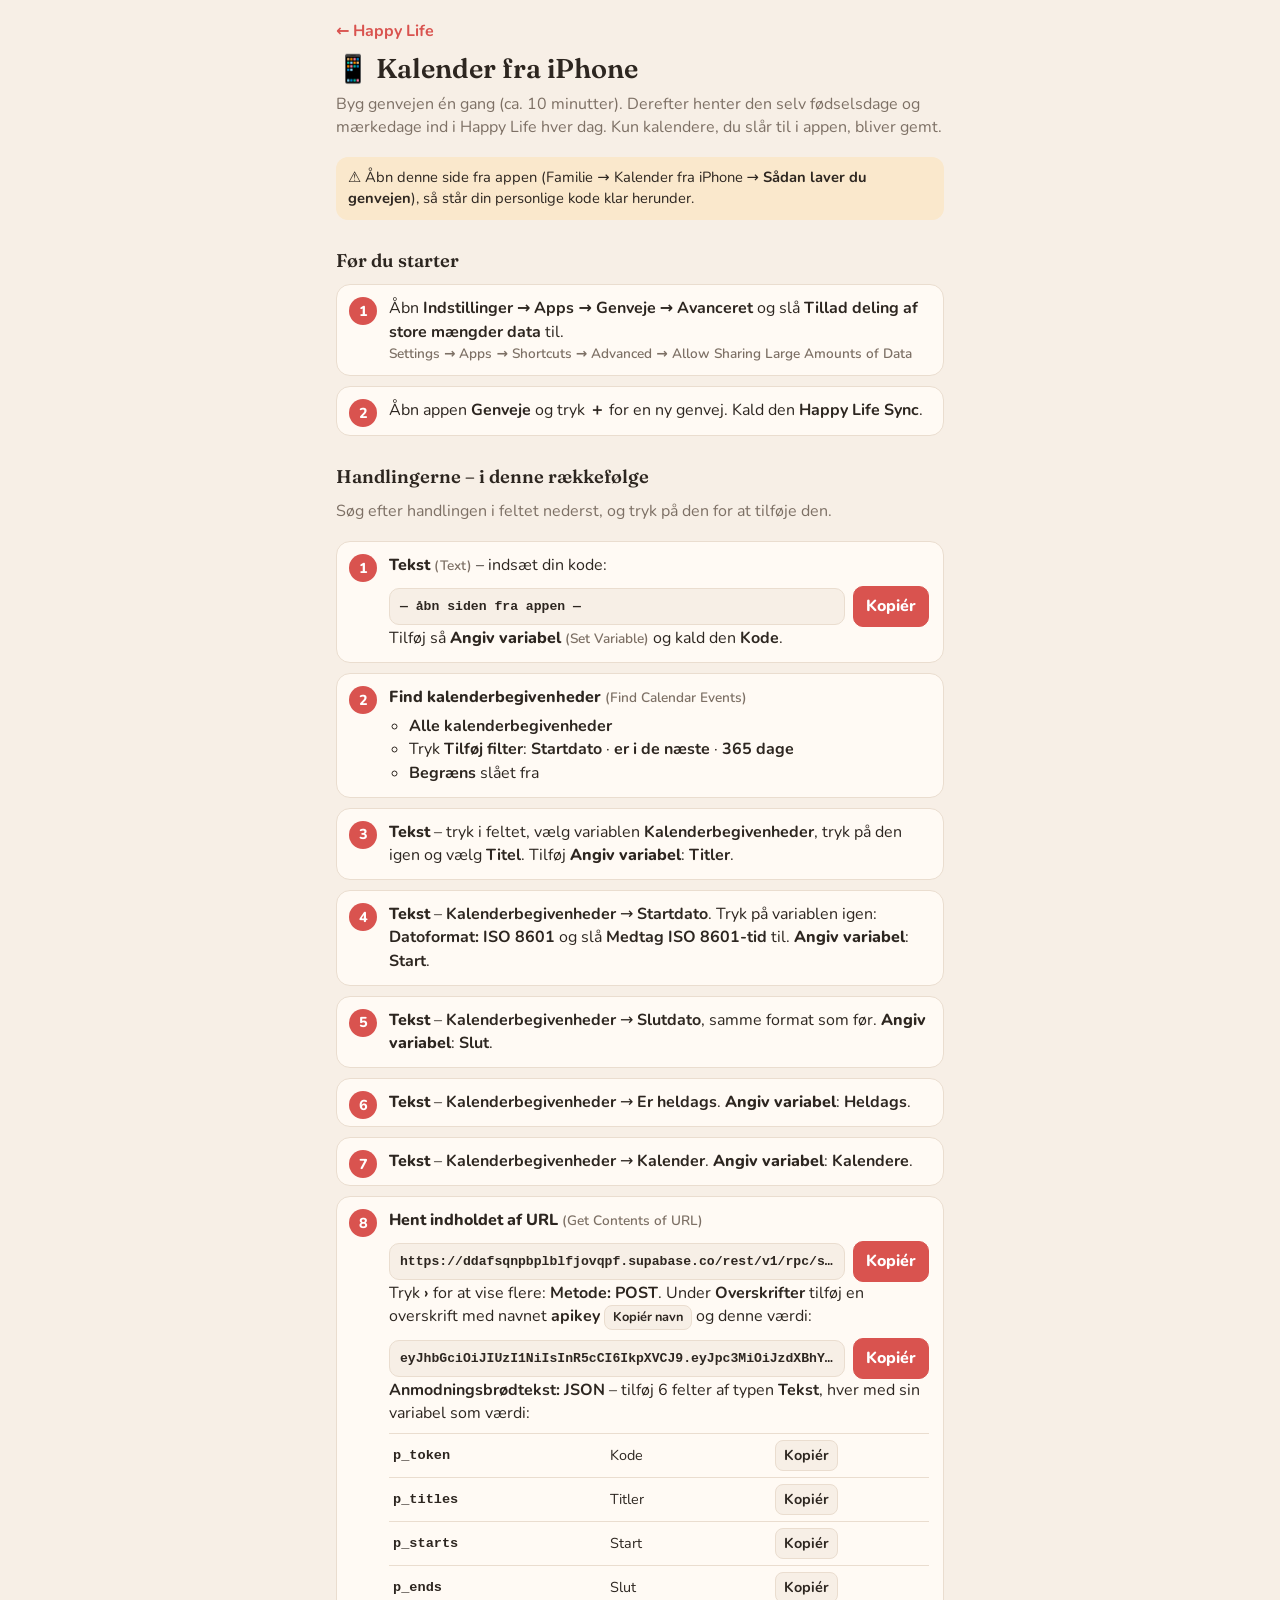
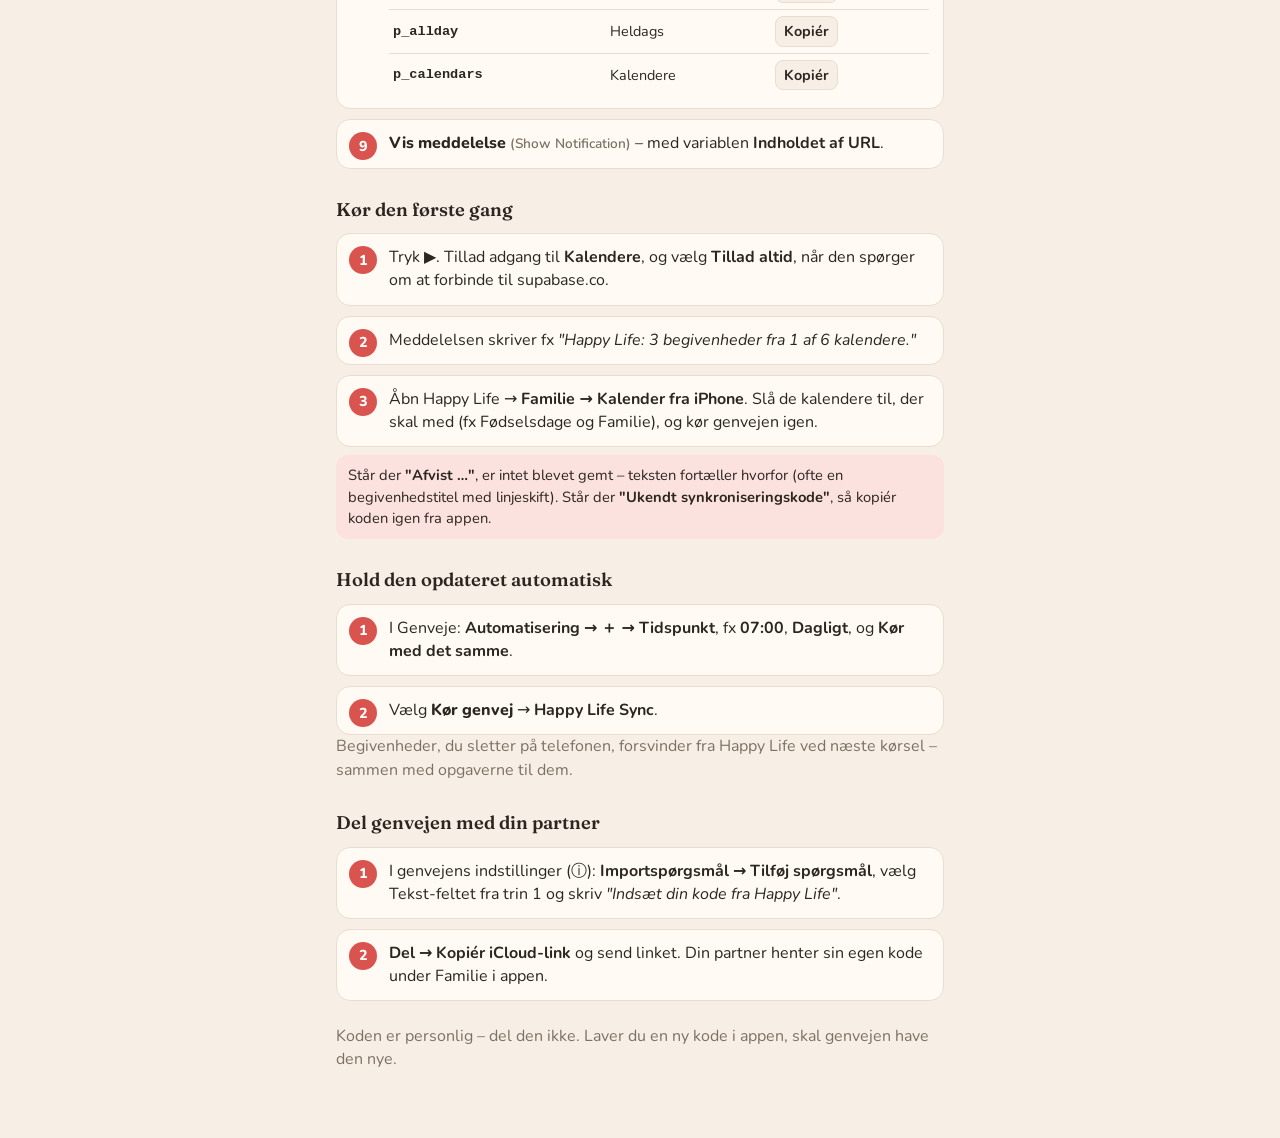
==== kalender-guide.html @ 37435e66 "Calendar guide as a phone-friendly page in the app instead of a GitHub link Danish step-by-step guid" ====
<!doctype html>
<html lang="da">
<head>
  <meta charset="utf-8">
  <meta name="viewport" content="width=device-width, initial-scale=1, viewport-fit=cover">
  <title>Kalender-guide · Happy Life</title>
  <meta name="theme-color" content="#f7efe6" media="(prefers-color-scheme: light)">
  <meta name="theme-color" content="#1d1a17" media="(prefers-color-scheme: dark)">
  <link rel="icon" href="icon-192.png">
  <link rel="preconnect" href="https://fonts.googleapis.com">
  <link rel="preconnect" href="https://fonts.gstatic.com" crossorigin>
  <link href="https://fonts.googleapis.com/css2?family=Fraunces:opsz,wght@9..144,600&family=Nunito:wght@400;600;700;800&display=swap" rel="stylesheet">
  <link rel="stylesheet" href="styles.css">
  <style>
    .guide { max-width: 640px; margin: 0 auto; padding: calc(env(safe-area-inset-top) + 20px) 16px 48px; }
    .guide h1 { font-size: 1.7rem; margin: 6px 0 4px; }
    .guide .lede { color: var(--muted); margin: 0 0 18px; }
    .guide h2 { margin: 28px 0 10px; }
    ol.steps { list-style: none; counter-reset: s; padding: 0; margin: 0; display: flex; flex-direction: column; gap: 10px; }
    ol.steps > li { counter-increment: s; position: relative; background: var(--surface); border: 1px solid var(--line);
      border-radius: 14px; padding: 12px 14px 12px 52px; }
    ol.steps > li::before { content: counter(s); position: absolute; left: 12px; top: 12px; width: 28px; height: 28px;
      border-radius: 50%; background: var(--accent); color: var(--accent-ink); font-weight: 800; display: grid; place-items: center; font-size: .9rem; }
    .act { font-weight: 800; }
    .en { color: var(--muted); font-size: .85rem; font-weight: 600; }
    .val { display: flex; gap: 8px; align-items: center; margin-top: 8px; }
    .val code { flex: 1; min-width: 0; overflow: hidden; text-overflow: ellipsis; white-space: nowrap;
      font: 600 .82rem/1.3 ui-monospace, Menlo, monospace; background: var(--bg); border: 1px solid var(--line);
      border-radius: 10px; padding: 9px 10px; }
    .val button { flex: none; border-radius: 10px; border: 1px solid var(--accent); background: var(--accent);
      color: var(--accent-ink); font-weight: 800; padding: 8px 12px; }
    .val button.done { background: var(--ok); border-color: var(--ok); }
    table.fields { width: 100%; border-collapse: collapse; margin-top: 8px; font-size: .9rem; }
    table.fields td { padding: 6px 4px; border-top: 1px solid var(--line); vertical-align: middle; }
    table.fields td:first-child { font: 700 .85rem ui-monospace, Menlo, monospace; white-space: nowrap; }
    table.fields button { border-radius: 8px; border: 1px solid var(--line); background: var(--bg); font-weight: 700; padding: 4px 8px; }
    .tip { margin-top: 8px; padding: 10px 12px; border-radius: 12px; background: var(--accent-soft); font-size: .92rem; }
    .warn { background: color-mix(in srgb, var(--gold) 22%, var(--surface)); }
    .nocode { display: none; }
    body.no-code .nocode { display: block; }
    button.mini { border-radius: 8px; border: 1px solid var(--line); background: var(--bg); font-weight: 700; padding: 2px 8px; font-size: .8rem; }
    a.back { color: var(--accent); font-weight: 700; text-decoration: none; }
    ul.plain { margin: 6px 0 0; padding-left: 20px; }
  </style>
</head>
<body>
<main class="guide">
  <a class="back" href="./">← Happy Life</a>
  <h1>📱 Kalender fra iPhone</h1>
  <p class="lede">Byg genvejen én gang (ca. 10 minutter). Derefter henter den selv fødselsdage og mærkedage ind i Happy Life hver dag. Kun kalendere, du slår til i appen, bliver gemt.</p>

  <div class="tip warn nocode">⚠️ Åbn denne side fra appen (Familie → Kalender fra iPhone → <b>Sådan laver du genvejen</b>), så står din personlige kode klar herunder.</div>

  <h2>Før du starter</h2>
  <ol class="steps">
    <li>Åbn <b>Indstillinger → Apps → Genveje → Avanceret</b> og slå <b>Tillad deling af store mængder data</b> til.
      <div class="en">Settings → Apps → Shortcuts → Advanced → Allow Sharing Large Amounts of Data</div></li>
    <li>Åbn appen <b>Genveje</b> og tryk <b>＋</b> for en ny genvej. Kald den <b>Happy Life Sync</b>.</li>
  </ol>

  <h2>Handlingerne – i denne rækkefølge</h2>
  <p class="lede">Søg efter handlingen i feltet nederst, og tryk på den for at tilføje den.</p>
  <ol class="steps">
    <li><span class="act">Tekst</span> <span class="en">(Text)</span> – indsæt din kode:
      <div class="val"><code id="code">—</code><button data-copy="code">Kopiér</button></div>
      Tilføj så <span class="act">Angiv variabel</span> <span class="en">(Set Variable)</span> og kald den <b>Kode</b>.</li>
    <li><span class="act">Find kalenderbegivenheder</span> <span class="en">(Find Calendar Events)</span>
      <ul class="plain"><li><b>Alle kalenderbegivenheder</b></li>
        <li>Tryk <b>Tilføj filter</b>: <b>Startdato</b> · <b>er i de næste</b> · <b>365 dage</b></li>
        <li><b>Begræns</b> slået fra</li></ul></li>
    <li><span class="act">Tekst</span> – tryk i feltet, vælg variablen <b>Kalenderbegivenheder</b>, tryk på den igen og vælg <b>Titel</b>.
      Tilføj <span class="act">Angiv variabel</span>: <b>Titler</b>.</li>
    <li><span class="act">Tekst</span> – <b>Kalenderbegivenheder</b> → <b>Startdato</b>. Tryk på variablen igen:
      <b>Datoformat: ISO 8601</b> og slå <b>Medtag ISO 8601-tid</b> til. <span class="act">Angiv variabel</span>: <b>Start</b>.</li>
    <li><span class="act">Tekst</span> – <b>Kalenderbegivenheder</b> → <b>Slutdato</b>, samme format som før.
      <span class="act">Angiv variabel</span>: <b>Slut</b>.</li>
    <li><span class="act">Tekst</span> – <b>Kalenderbegivenheder</b> → <b>Er heldags</b>. <span class="act">Angiv variabel</span>: <b>Heldags</b>.</li>
    <li><span class="act">Tekst</span> – <b>Kalenderbegivenheder</b> → <b>Kalender</b>. <span class="act">Angiv variabel</span>: <b>Kalendere</b>.</li>
    <li><span class="act">Hent indholdet af URL</span> <span class="en">(Get Contents of URL)</span>
      <div class="val"><code id="url"></code><button data-copy="url">Kopiér</button></div>
      Tryk <b>›</b> for at vise flere: <b>Metode: POST</b>. Under <b>Overskrifter</b> tilføj en overskrift med navnet <b>apikey</b> <button class="mini" data-copy-text="apikey">Kopiér navn</button> og denne værdi:
      <div class="val"><code id="key"></code><button data-copy="key">Kopiér</button></div>
      <b>Anmodningsbrødtekst: JSON</b> – tilføj 6 felter af typen <b>Tekst</b>, hver med sin variabel som værdi:
      <table class="fields">
        <tr><td>p_token</td><td>Kode</td><td><button data-copy-text="p_token">Kopiér</button></td></tr>
        <tr><td>p_titles</td><td>Titler</td><td><button data-copy-text="p_titles">Kopiér</button></td></tr>
        <tr><td>p_starts</td><td>Start</td><td><button data-copy-text="p_starts">Kopiér</button></td></tr>
        <tr><td>p_ends</td><td>Slut</td><td><button data-copy-text="p_ends">Kopiér</button></td></tr>
        <tr><td>p_allday</td><td>Heldags</td><td><button data-copy-text="p_allday">Kopiér</button></td></tr>
        <tr><td>p_calendars</td><td>Kalendere</td><td><button data-copy-text="p_calendars">Kopiér</button></td></tr>
      </table></li>
    <li><span class="act">Vis meddelelse</span> <span class="en">(Show Notification)</span> – med variablen <b>Indholdet af URL</b>.</li>
  </ol>

  <h2>Kør den første gang</h2>
  <ol class="steps">
    <li>Tryk ▶︎. Tillad adgang til <b>Kalendere</b>, og vælg <b>Tillad altid</b>, når den spørger om at forbinde til supabase.co.</li>
    <li>Meddelelsen skriver fx <i>"Happy Life: 3 begivenheder fra 1 af 6 kalendere."</i></li>
    <li>Åbn Happy Life → <b>Familie → Kalender fra iPhone</b>. Slå de kalendere til, der skal med (fx Fødselsdage og Familie), og kør genvejen igen.</li>
  </ol>
  <div class="tip">Står der <b>"Afvist …"</b>, er intet blevet gemt – teksten fortæller hvorfor (ofte en begivenhedstitel med linjeskift). Står der <b>"Ukendt synkroniseringskode"</b>, så kopiér koden igen fra appen.</div>

  <h2>Hold den opdateret automatisk</h2>
  <ol class="steps">
    <li>I Genveje: <b>Automatisering → ＋ → Tidspunkt</b>, fx <b>07:00</b>, <b>Dagligt</b>, og <b>Kør med det samme</b>.</li>
    <li>Vælg <span class="act">Kør genvej</span> → <b>Happy Life Sync</b>.</li>
  </ol>
  <p class="lede">Begivenheder, du sletter på telefonen, forsvinder fra Happy Life ved næste kørsel – sammen med opgaverne til dem.</p>

  <h2>Del genvejen med din partner</h2>
  <ol class="steps">
    <li>I genvejens indstillinger (ⓘ): <b>Importspørgsmål → Tilføj spørgsmål</b>, vælg Tekst-feltet fra trin 1 og skriv <i>"Indsæt din kode fra Happy Life"</i>.</li>
    <li><b>Del → Kopiér iCloud-link</b> og send linket. Din partner henter sin egen kode under Familie i appen.</li>
  </ol>
  <p class="lede" style="margin-top:24px">Koden er personlig – del den ikke. Laver du en ny kode i appen, skal genvejen have den nye.</p>
</main>
<script type="module">
  import { SUPABASE_URL, SUPABASE_ANON_KEY } from './config.js';
  const code = new URLSearchParams(location.hash.slice(1)).get('kode') || '';
  document.getElementById('code').textContent = code || '— åbn siden fra appen —';
  if (!code) document.body.classList.add('no-code');
  document.getElementById('url').textContent = `${SUPABASE_URL}/rest/v1/rpc/sync_calendar`;
  document.getElementById('key').textContent = SUPABASE_ANON_KEY;
  const flash = (btn) => { const t = btn.textContent; btn.textContent = 'Kopieret ✓'; btn.classList.add('done');
    setTimeout(() => { btn.textContent = t; btn.classList.remove('done'); }, 1500); };
  const copy = async (text, btn) => {
    try { await navigator.clipboard.writeText(text); flash(btn); }
    catch { prompt('Kopiér:', text); }
  };
  document.addEventListener('click', (e) => {
    const b = e.target.closest('button'); if (!b) return;
    if (b.dataset.copy) {
      const v = document.getElementById(b.dataset.copy).textContent;
      if (b.dataset.copy === 'code' && !code) return;
      copy(v, b);
    } else if (b.dataset.copyText) copy(b.dataset.copyText, b);
  });
</script>
</body>
</html>
---- styles.css ----
:root {
  --bg: #f7efe6;
  --surface: #fffaf4;
  --ink: #2d2620;
  --muted: #7d7065;
  --line: #eaddcf;
  --accent: #d9534f;
  --accent-ink: #fff;
  --accent-soft: #fbe2df;
  --gold: #e7a83e;
  --ok: #3f8f5f;
  --ok-soft: #dff0e4;
  --radius: 16px;
  --shadow: 0 1px 2px rgba(60, 40, 20, .06), 0 4px 14px rgba(60, 40, 20, .06);
  color-scheme: light;
}
@media (prefers-color-scheme: dark) {
  :root {
    --bg: #1d1a17; --surface: #282420; --ink: #f2e9df; --muted: #a8998b; --line: #3a342e;
    --accent: #ec6f6a; --accent-soft: #4a2826; --ok: #6cc08b; --ok-soft: #1f3a2a;
    --shadow: none; color-scheme: dark;
  }
}

* { box-sizing: border-box; }
html, body { margin: 0; background: var(--bg); color: var(--ink); }
body {
  font: 16px/1.45 'Nunito', system-ui, -apple-system, sans-serif;
  -webkit-text-size-adjust: 100%;
  min-height: 100dvh;
}
h1, h2, h3 { font-family: 'Fraunces', Georgia, serif; font-weight: 600; margin: 0; }
h2 { font-size: 1.15rem; margin: 26px 0 10px; }
h3 { font-size: 1.05rem; }
button, input, select { font: inherit; color: inherit; }

/* ---------- layout ---------- */
.top {
  position: sticky; top: 0; z-index: 5;
  display: flex; align-items: baseline; justify-content: space-between; gap: 12px;
  padding: calc(env(safe-area-inset-top) + 14px) 18px 12px;
  background: color-mix(in srgb, var(--bg) 88%, transparent);
  backdrop-filter: blur(10px); -webkit-backdrop-filter: blur(10px);
}
.top h1 { font-size: 1.6rem; }
.fam { color: var(--muted); font-size: .9rem; white-space: nowrap; overflow: hidden; text-overflow: ellipsis; }
.view { padding: 4px 16px calc(env(safe-area-inset-bottom) + 96px); max-width: 640px; margin: 0 auto; }

.tabs {
  position: fixed; left: 0; right: 0; bottom: 0; z-index: 10;
  display: grid; grid-template-columns: repeat(5, 1fr);
  padding: 6px 4px calc(env(safe-area-inset-bottom) + 6px);
  background: var(--surface); border-top: 1px solid var(--line);
}
.tabs button {
  background: none; border: 0; padding: 4px 0; display: flex; flex-direction: column; align-items: center;
  font-size: .7rem; color: var(--muted); gap: 2px; cursor: pointer;
}
.tabs .ico { font-size: 1.3rem; filter: grayscale(1); opacity: .7; }
.tabs button.on { color: var(--accent); font-weight: 700; }
.tabs button.on .ico { filter: none; opacity: 1; }

.center {
  min-height: 100dvh; display: flex; flex-direction: column; align-items: center; justify-content: center;
  gap: 16px; padding: calc(env(safe-area-inset-top) + 24px) 16px 32px; max-width: 440px; margin: 0 auto;
}
.center > .card, .center > form { width: 100%; }
.brand { text-align: center; }
.brand h1 { font-size: 2rem; }
.brand p { color: var(--muted); margin: 4px 0 0; }
.logo { font-size: 3rem; line-height: 1; }

/* ---------- surfaces ---------- */
.card {
  background: var(--surface); border-radius: var(--radius); box-shadow: var(--shadow);
  border: 1px solid var(--line); padding: 16px; margin-bottom: 12px;
}
.list { display: flex; flex-direction: column; gap: 8px; }
.row {
  display: flex; gap: 12px; align-items: flex-start;
  background: var(--surface); border: 1px solid var(--line); border-radius: 14px; padding: 12px;
}
.row.event { cursor: pointer; }
.row .body { flex: 1; min-width: 0; }
.row .lead { flex: none; }
.row .lead.big { font-size: 1.5rem; line-height: 1.2; }
.row.is-done .ttl { text-decoration: line-through; color: var(--muted); }
.ttl { font-weight: 700; }
.notes { color: var(--muted); font-size: .92rem; margin: 2px 0; }
.meta { color: var(--muted); font-size: .85rem; }
.meta strong { color: var(--ink); }
.empty, .hint { color: var(--muted); font-size: .92rem; }
.hello { font-size: 1.1rem; margin: 6px 0 0; }
.allgood { text-align: center; margin-top: 28px; font-size: 1.05rem; }

.chip {
  display: inline-block; padding: 1px 9px; border-radius: 999px; font-size: .78rem;
  background: var(--line); color: var(--ink); margin: 2px 4px 2px 0; white-space: nowrap;
}
.chip.yes { background: var(--ok-soft); color: var(--ok); font-weight: 700; }
.role-husband, .role-wife { background: var(--accent-soft); }
.takers { margin-top: 6px; font-size: .85rem; color: var(--muted); }
.takers .need { float: right; font-weight: 700; color: var(--ink); }

/* ---------- buttons ---------- */
button { cursor: pointer; }
/* :where() keeps this base style at zero specificity so .primary, .link etc. always win */
:where(.primary, .card button:not(.link):not(.icon), .toolbar button, .btns button, .acts button, .inline button, .seg button, .langs button) {
  border-radius: 12px; border: 1px solid var(--line); background: var(--surface); padding: 10px 16px; font-weight: 700;
  transition: transform .08s ease, filter .15s ease, box-shadow .15s ease;
}
button.primary {
  background: var(--accent); border: 1px solid var(--accent); color: var(--accent-ink);
  box-shadow: 0 2px 8px color-mix(in srgb, var(--accent) 35%, transparent);
}
form > button.primary { padding: 13px 16px; font-size: 1.02rem; }
button:active:not(:disabled) { transform: scale(.97); }
button.primary:hover:not(:disabled) { filter: brightness(1.06); }
input.otp { font: 700 1.6rem/1.2 ui-monospace, Menlo, monospace; letter-spacing: .3em; text-align: center; }
button.small { padding: 6px 12px !important; font-size: .88rem; }
button.danger { color: var(--accent); }
button.link { background: none; border: 0; color: var(--accent); padding: 4px; font-weight: 600; }
button.link.out { display: block; margin: 28px auto 0; }
button.icon { background: none; border: 0; font-size: 1.15rem; color: var(--muted); padding: 2px 6px; }
button:disabled { opacity: .6; }
.tick {
  width: 30px; height: 30px; border-radius: 50%; border: 2px solid var(--muted);
  background: none; font-weight: 800; color: var(--accent-ink); padding: 0;
}
.tick.on { background: var(--ok); border-color: var(--ok); }
.ok { color: var(--ok); font-weight: 800; }
.toolbar { display: flex; gap: 8px; flex-wrap: wrap; margin: 6px 0 4px; }
.acts { display: flex; gap: 8px; flex-wrap: wrap; margin-top: 10px; }
.seg, .langs { display: flex; gap: 6px; flex-wrap: wrap; justify-content: center; }
.seg button.on, .langs button.on { background: var(--ink); color: var(--bg); border-color: var(--ink); }

/* ---------- moments ---------- */
.moment .m-head, .plan-head { display: flex; justify-content: space-between; gap: 8px; align-items: flex-start; }
.moment .meta { margin-top: 4px; }
.moment.due { border-color: var(--accent); }
.bar { height: 8px; background: var(--line); border-radius: 99px; overflow: hidden; margin: 12px 0 6px; }
.bar span { display: block; height: 100%; background: var(--gold); border-radius: 99px; }
.moment.due .bar span { background: var(--accent); }
.idea { margin-top: 10px; padding: 10px 12px; border-radius: 12px; background: var(--accent-soft); }
.hist { margin: 8px 0 0; padding-left: 18px; color: var(--muted); font-size: .9rem; }
details summary { cursor: pointer; color: var(--muted); margin-top: 10px; font-size: .9rem; }
.plan .list { margin: 12px 0; }

/* ---------- event tasks ---------- */
.for-event { margin: -6px 0 0; color: var(--muted); font-weight: 700; }
.ev-tasks { background: color-mix(in srgb, var(--gold) 9%, transparent); border-color: color-mix(in srgb, var(--gold) 45%, var(--line)); }
.ev-tasks .list { gap: 6px; margin-bottom: 10px; }
button.ev-task {
  display: flex; flex-direction: column; align-items: flex-start; gap: 2px; text-align: left; width: 100%;
  background: var(--surface); border: 1px solid var(--line); border-radius: 12px; padding: 9px 12px;
}
.sugg { display: flex; flex-wrap: wrap; gap: 6px; }
button.chip-btn {
  border: 1px dashed var(--accent); background: var(--surface); color: var(--ink); border-radius: 999px;
  padding: 6px 12px; font-weight: 700; font-size: .88rem;
}
button.chip-btn small { color: var(--muted); font-weight: 600; margin-left: 2px; }

/* ---------- ideas ---------- */
.ideas-seg { justify-content: flex-start; margin: 4px 0 12px; }
.ideas-seg button small { opacity: .7; margin-left: 2px; }
.ideas { gap: 10px; }
.idea-card { margin: 0; }
.idea-head { display: flex; justify-content: space-between; align-items: flex-start; gap: 8px; }
.travel { flex: none; font-size: .8rem; font-weight: 700; padding: 3px 9px; border-radius: 999px; background: var(--ok-soft); color: var(--ok); white-space: nowrap; }
.travel.fly { background: color-mix(in srgb, #4a7bd0 18%, var(--surface)); color: #3a63ad; }
.deal { margin-top: 6px; font-weight: 800; color: var(--accent); }
.idea-card .notes { margin: 6px 0 0; }
a.btnlink.primary-link { background: var(--accent); border-color: var(--accent); color: var(--accent-ink); }
.src { margin-top: 8px; font-size: .75rem; color: var(--muted); }

/* ---------- templates ---------- */
.tpl-preview { display: flex; flex-direction: column; gap: 8px; }
.tpl-routine { border: 1px solid var(--line); border-radius: 12px; padding: 10px 12px; background: var(--bg); }
.tpl-routine ul { margin: 6px 0 0; padding-left: 20px; font-size: .9rem; }
label.check.tall { align-self: end; border-radius: 12px; padding: 11px 12px; }

/* ---------- calendar sync ---------- */
.copyrow { display: flex; gap: 8px; align-items: center; }
input.mono { font: 600 .82rem/1.2 ui-monospace, Menlo, monospace; }
.cal-list { margin: 12px 0 4px; }
.cal-head, .cal-row { display: grid; grid-template-columns: 1fr 52px 64px; align-items: center; gap: 8px; }
.cal-head { font-size: .78rem; color: var(--muted); font-weight: 700; padding-bottom: 4px; }
.cal-head span:not(:first-child) { text-align: center; }
.cal-row { padding: 8px 0; border-top: 1px solid var(--line); }
.cal-name { font-weight: 700; overflow: hidden; text-overflow: ellipsis; white-space: nowrap; }
button.switch {
  justify-self: center; width: 44px; height: 26px; border-radius: 99px; border: 0; padding: 0;
  background: var(--line); position: relative; transition: background .15s;
}
button.switch::after {
  content: ''; position: absolute; top: 3px; left: 3px; width: 20px; height: 20px; border-radius: 50%;
  background: #fff; box-shadow: 0 1px 3px rgba(0,0,0,.25); transition: transform .15s;
}
button.switch.on { background: var(--ok); }
button.switch.on::after { transform: translateX(18px); }
button.switch:disabled { opacity: .35; }
a.btnlink {
  display: inline-block; padding: 6px 12px; border-radius: 12px; border: 1px solid var(--line);
  color: var(--ink); text-decoration: none; font-weight: 700; font-size: .88rem;
}

/* ---------- points ---------- */
.points { margin-top: 14px; }
.pts-label { font-family: 'Fraunces', Georgia, serif; font-weight: 600; font-size: 1.05rem; margin-bottom: 6px; }
.points.solo { text-align: center; background: linear-gradient(160deg, color-mix(in srgb, var(--gold) 22%, var(--surface)), var(--surface)); }
.pts-big { font: 700 2.6rem/1.1 'Fraunces', Georgia, serif; color: var(--gold); margin: 4px 0; }
.pts-row { display: flex; align-items: baseline; gap: 10px; padding: 8px 0; border-top: 1px solid var(--line); }
.pts-row:first-of-type { border-top: 0; }
.pts-name { font-weight: 700; flex: 1; min-width: 0; overflow: hidden; text-overflow: ellipsis; white-space: nowrap; }
.pts-n { font: 700 1.3rem/1 'Fraunces', Georgia, serif; color: var(--gold); white-space: nowrap; }

.code {
  font: 700 1.8rem/1.2 ui-monospace, Menlo, monospace; letter-spacing: .18em;
  margin: 10px 0; text-align: center; padding: 10px; border: 2px dashed var(--line); border-radius: 12px;
}

.code.invite-code { font-size: 1.3rem; color: var(--muted); border-style: dotted; }
.code.login-code { font-size: 2.2rem; letter-spacing: .12em; border-color: var(--accent); color: var(--accent); }
#loginCodeForm input.otp { letter-spacing: .12em; text-transform: uppercase; }

/* ---------- forms ---------- */
form.card, .form { display: flex; flex-direction: column; gap: 12px; }
label { display: flex; flex-direction: column; gap: 4px; font-size: .9rem; color: var(--muted); font-weight: 600; }
input:not([type=checkbox]):not([type=radio]), select {
  width: 100%; padding: 11px 12px; border-radius: 12px; border: 1px solid var(--line);
  background: var(--bg); color: var(--ink); font-size: 16px;
}
fieldset { border: 1px solid var(--line); border-radius: 12px; padding: 10px 12px 12px; margin: 0; }
legend { font-size: .9rem; color: var(--muted); font-weight: 600; padding: 0 4px; }
.checks { display: flex; flex-wrap: wrap; gap: 6px; }
label.check {
  flex-direction: row; align-items: center; gap: 6px; color: var(--ink); font-weight: 600;
  padding: 6px 10px; border: 1px solid var(--line); border-radius: 999px; background: var(--bg);
}
label.check:has(input:checked) { border-color: var(--accent); background: var(--accent-soft); }
input[type=checkbox], input[type=radio] { accent-color: var(--accent); width: 18px; height: 18px; margin: 0; }
.two { display: grid; grid-template-columns: 1fr 1fr; gap: 10px; }
.btns { display: flex; gap: 8px; align-items: center; margin-top: 4px; }
.grow { flex: 1; }
[hidden] { display: none !important; }
form.inline { display: flex; gap: 8px; }

dialog {
  border: 0; border-radius: 20px; padding: 18px; width: min(520px, calc(100vw - 24px));
  max-height: calc(100dvh - 40px); background: var(--surface); color: var(--ink); box-shadow: 0 10px 40px rgba(0,0,0,.25);
}
dialog::backdrop { background: rgba(30, 20, 10, .45); }

.toast {
  position: fixed; left: 50%; transform: translateX(-50%);
  bottom: calc(env(safe-area-inset-bottom) + 84px); z-index: 50;
  background: var(--ink); color: var(--bg); padding: 10px 18px; border-radius: 999px;
  font-weight: 700; max-width: calc(100vw - 32px); text-align: center;
  animation: pop .2s ease-out;
}
.toast.bad { background: var(--accent); color: #fff; }
@keyframes pop { from { opacity: 0; transform: translate(-50%, 8px); } }
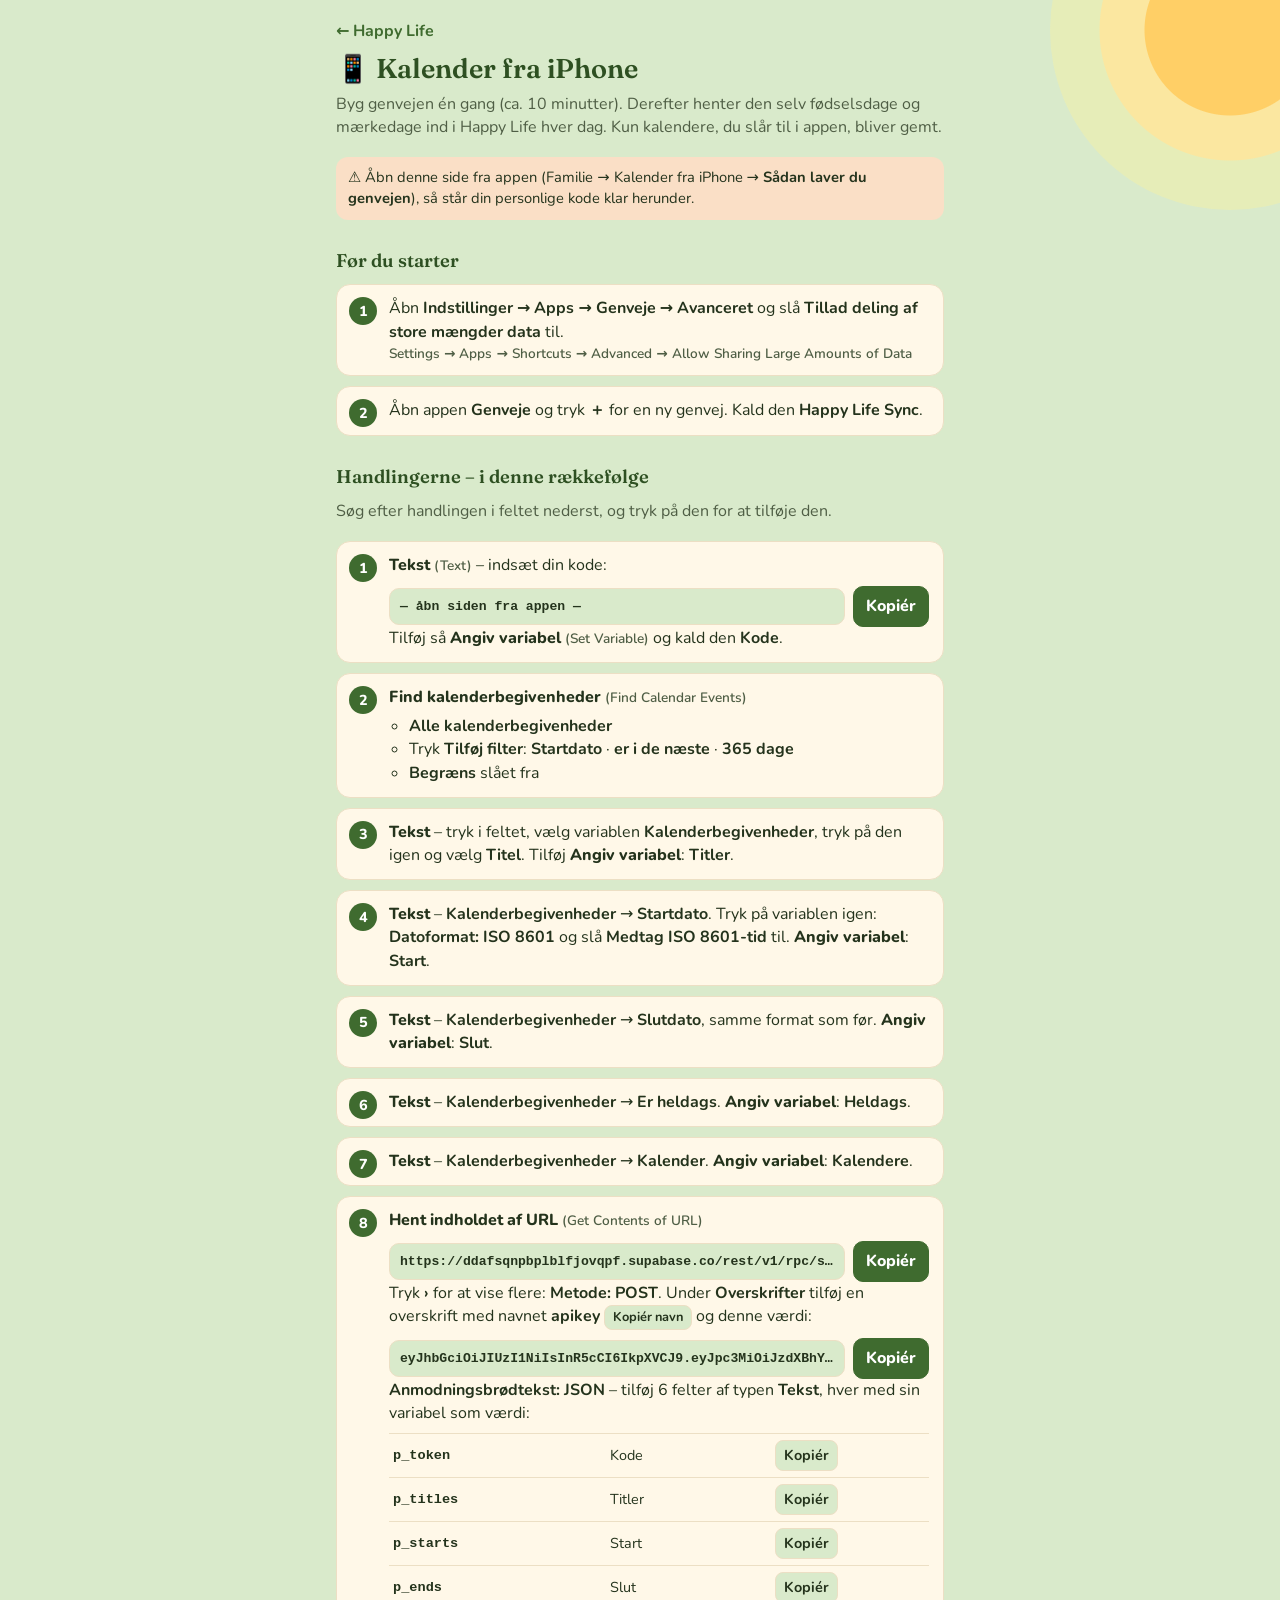
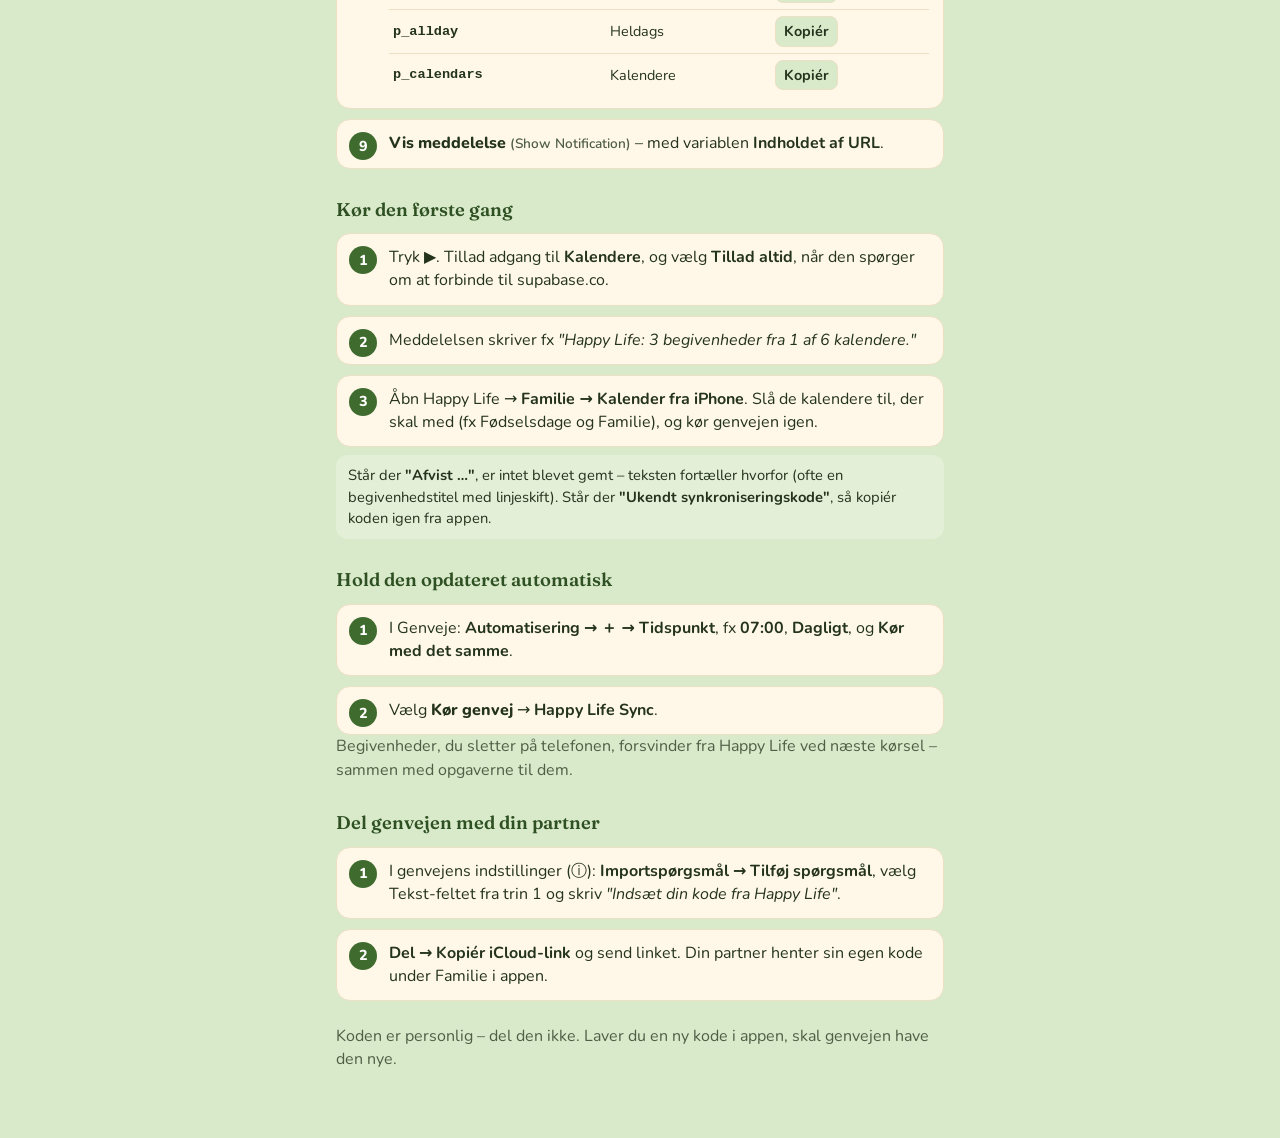
==== commit 801d74ee: "New look: sunny meadow with rose love colours (mockup R), plus dark mode Co-Authored-By: Claude Opus" ====
--- a/kalender-guide.html
+++ b/kalender-guide.html
@@ -4,8 +4,8 @@
   <meta charset="utf-8">
   <meta name="viewport" content="width=device-width, initial-scale=1, viewport-fit=cover">
   <title>Kalender-guide · Happy Life</title>
-  <meta name="theme-color" content="#f7efe6" media="(prefers-color-scheme: light)">
-  <meta name="theme-color" content="#1d1a17" media="(prefers-color-scheme: dark)">
+  <meta name="theme-color" content="#d9eacb" media="(prefers-color-scheme: light)">
+  <meta name="theme-color" content="#18221a" media="(prefers-color-scheme: dark)">
   <link rel="icon" href="icon-192.png">
   <link rel="preconnect" href="https://fonts.googleapis.com">
   <link rel="preconnect" href="https://fonts.gstatic.com" crossorigin>
--- a/styles.css
+++ b/styles.css
@@ -1,64 +1,88 @@
 :root {
-  --bg: #f7efe6;
-  --surface: #fffaf4;
-  --ink: #2d2620;
-  --muted: #7d7065;
-  --line: #eaddcf;
-  --accent: #d9534f;
+  /* "Sol på engen" + rose love (mockup R) */
+  --bg: #d9eacb;
+  --surface: #fff8e8;
+  --ink: #24331c;
+  --head: #2e5022;
+  --muted: #4f5e45;
+  --line: #ecdfc4;
+  --accent: #3f6b2f;
   --accent-ink: #fff;
-  --accent-soft: #fbe2df;
-  --gold: #e7a83e;
-  --ok: #3f8f5f;
-  --ok-soft: #dff0e4;
-  --radius: 16px;
-  --shadow: 0 1px 2px rgba(60, 40, 20, .06), 0 4px 14px rgba(60, 40, 20, .06);
+  --accent-soft: #e4efd8;
+  --gold: #e9864c;
+  --ok: #3f6b2f;
+  --ok-soft: #dcebcd;
+  --danger: #b8402f;
+  --pill: #fce0cc; --pill-ink: #6a2f0c;
+  --love: #f9d5d8; --love-ink: #3a1420; --love-muted: #7a2a3c; --love-line: #efb4bf;
+  --love-bar: #f2b3bd; --love-fill: #d9536a; --love-btn: #b33a55; --love-idea: #fff0f1;
+  --sun1: #e6edb8; --sun2: #fbe7a0; --sun3: #ffcf66;
+  --nav: #f2f8eb; --nav-line: #bfd6a9;
+  --radius: 20px;
+  --shadow: 0 1px 2px rgba(40, 60, 20, .05), 0 4px 14px rgba(40, 60, 20, .06);
   color-scheme: light;
 }
 @media (prefers-color-scheme: dark) {
   :root {
-    --bg: #1d1a17; --surface: #282420; --ink: #f2e9df; --muted: #a8998b; --line: #3a342e;
-    --accent: #ec6f6a; --accent-soft: #4a2826; --ok: #6cc08b; --ok-soft: #1f3a2a;
+    /* evening on the meadow */
+    --bg: #18221a; --surface: #233025; --ink: #ecf1e4; --head: #cfe5b8; --muted: #a9b8a0; --line: #34453a;
+    --accent: #8cc06e; --accent-ink: #14200f; --accent-soft: #2c3f2a; --gold: #f0a36f;
+    --ok: #8cc06e; --ok-soft: #26392a; --danger: #f08a7a;
+    --pill: #4a3222; --pill-ink: #ffd9bd;
+    --love: #3d2329; --love-ink: #fbe3e6; --love-muted: #e5a9b5; --love-line: #6a3a45;
+    --love-bar: #5a3039; --love-fill: #ef7f93; --love-btn: #e0657d; --love-idea: #4a2b32;
+    --sun1: #232f20; --sun2: #2e3622; --sun3: #4a4423;
+    --nav: #1f2b21; --nav-line: #34453a;
     --shadow: none; color-scheme: dark;
   }
 }
 
 * { box-sizing: border-box; }
 html, body { margin: 0; background: var(--bg); color: var(--ink); }
+/* the sun in the top right corner */
+body::before {
+  content: ''; position: fixed; z-index: 0; pointer-events: none;
+  top: -150px; right: -130px; width: 360px; height: 360px; border-radius: 50%;
+  background: radial-gradient(circle at 50% 50%, var(--sun3) 0 85px, var(--sun2) 86px 130px, var(--sun1) 131px 180px);
+}
+#app { position: relative; z-index: 1; }
 body {
   font: 16px/1.45 'Nunito', system-ui, -apple-system, sans-serif;
   -webkit-text-size-adjust: 100%;
   min-height: 100dvh;
 }
-h1, h2, h3 { font-family: 'Fraunces', Georgia, serif; font-weight: 600; margin: 0; }
+h1, h2, h3 { font-family: 'Fraunces', Georgia, serif; font-weight: 600; margin: 0; color: var(--head); }
 h2 { font-size: 1.15rem; margin: 26px 0 10px; }
 h3 { font-size: 1.05rem; }
 button, input, select { font: inherit; color: inherit; }
 
 /* ---------- layout ---------- */
 .top {
-  position: sticky; top: 0; z-index: 5;
+  position: relative; z-index: 5;
   display: flex; align-items: baseline; justify-content: space-between; gap: 12px;
   padding: calc(env(safe-area-inset-top) + 14px) 18px 12px;
-  background: color-mix(in srgb, var(--bg) 88%, transparent);
-  backdrop-filter: blur(10px); -webkit-backdrop-filter: blur(10px);
+  background: transparent;
 }
 .top h1 { font-size: 1.6rem; }
-.fam { color: var(--muted); font-size: .9rem; white-space: nowrap; overflow: hidden; text-overflow: ellipsis; }
+.fam { color: var(--muted); font-weight: 600; font-size: .9rem; white-space: nowrap; overflow: hidden; text-overflow: ellipsis; }
 .view { padding: 4px 16px calc(env(safe-area-inset-bottom) + 96px); max-width: 640px; margin: 0 auto; }
 
 .tabs {
   position: fixed; left: 0; right: 0; bottom: 0; z-index: 10;
   display: grid; grid-template-columns: repeat(5, 1fr);
   padding: 6px 4px calc(env(safe-area-inset-bottom) + 6px);
-  background: var(--surface); border-top: 1px solid var(--line);
+  background: var(--nav); border-top: 1px solid var(--nav-line);
 }
 .tabs button {
   background: none; border: 0; padding: 4px 0; display: flex; flex-direction: column; align-items: center;
-  font-size: .7rem; color: var(--muted); gap: 2px; cursor: pointer;
-}
-.tabs .ico { font-size: 1.3rem; filter: grayscale(1); opacity: .7; }
-.tabs button.on { color: var(--accent); font-weight: 700; }
-.tabs button.on .ico { filter: none; opacity: 1; }
+  font-size: .7rem; font-weight: 700; color: var(--muted); gap: 3px; cursor: pointer;
+}
+.tabs .ico { display: block; width: 24px; height: 24px; }
+.tabs .ico svg { width: 24px; height: 24px; fill: none; stroke: currentColor; stroke-width: 2; stroke-linecap: round; stroke-linejoin: round; }
+.tabs button.on { color: var(--head); font-weight: 800; }
+.tabs button.on .ico svg { fill: var(--sun2); }
+.tabs [data-id=moments] .ico svg { stroke: var(--love-btn); fill: var(--love-bar); }
+.tabs [data-id=moments].on .ico svg { fill: var(--love-fill); }
 
 .center {
   min-height: 100dvh; display: flex; flex-direction: column; align-items: center; justify-content: center;
@@ -73,12 +97,12 @@
 /* ---------- surfaces ---------- */
 .card {
   background: var(--surface); border-radius: var(--radius); box-shadow: var(--shadow);
-  border: 1px solid var(--line); padding: 16px; margin-bottom: 12px;
+  border: 0; padding: 16px; margin-bottom: 12px;
 }
 .list { display: flex; flex-direction: column; gap: 8px; }
 .row {
   display: flex; gap: 12px; align-items: flex-start;
-  background: var(--surface); border: 1px solid var(--line); border-radius: 14px; padding: 12px;
+  background: var(--surface); border: 0; border-radius: 16px; padding: 12px; box-shadow: var(--shadow);
 }
 .row.event { cursor: pointer; }
 .row .body { flex: 1; min-width: 0; }
@@ -90,7 +114,7 @@
 .meta { color: var(--muted); font-size: .85rem; }
 .meta strong { color: var(--ink); }
 .empty, .hint { color: var(--muted); font-size: .92rem; }
-.hello { font-size: 1.1rem; margin: 6px 0 0; }
+.hello { font-size: 1.15rem; font-weight: 800; margin: 6px 0 0; }
 .allgood { text-align: center; margin-top: 28px; font-size: 1.05rem; }
 
 .chip {
@@ -98,7 +122,7 @@
   background: var(--line); color: var(--ink); margin: 2px 4px 2px 0; white-space: nowrap;
 }
 .chip.yes { background: var(--ok-soft); color: var(--ok); font-weight: 700; }
-.role-husband, .role-wife { background: var(--accent-soft); }
+.role-husband, .role-wife { background: var(--love); color: var(--love-ink); }
 .takers { margin-top: 6px; font-size: .85rem; color: var(--muted); }
 .takers .need { float: right; font-weight: 700; color: var(--ink); }
 
@@ -106,7 +130,7 @@
 button { cursor: pointer; }
 /* :where() keeps this base style at zero specificity so .primary, .link etc. always win */
 :where(.primary, .card button:not(.link):not(.icon), .toolbar button, .btns button, .acts button, .inline button, .seg button, .langs button) {
-  border-radius: 12px; border: 1px solid var(--line); background: var(--surface); padding: 10px 16px; font-weight: 700;
+  border-radius: 14px; border: 1px solid var(--line); background: #fff; padding: 10px 16px; font-weight: 700;
   transition: transform .08s ease, filter .15s ease, box-shadow .15s ease;
 }
 button.primary {
@@ -118,7 +142,7 @@
 button.primary:hover:not(:disabled) { filter: brightness(1.06); }
 input.otp { font: 700 1.6rem/1.2 ui-monospace, Menlo, monospace; letter-spacing: .3em; text-align: center; }
 button.small { padding: 6px 12px !important; font-size: .88rem; }
-button.danger { color: var(--accent); }
+button.danger { color: var(--danger); }
 button.link { background: none; border: 0; color: var(--accent); padding: 4px; font-weight: 600; }
 button.link.out { display: block; margin: 28px auto 0; }
 button.icon { background: none; border: 0; font-size: 1.15rem; color: var(--muted); padding: 2px 6px; }
@@ -127,24 +151,51 @@
   width: 30px; height: 30px; border-radius: 50%; border: 2px solid var(--muted);
   background: none; font-weight: 800; color: var(--accent-ink); padding: 0;
 }
+.tick { border-color: color-mix(in srgb, var(--accent) 60%, var(--surface)); }
 .tick.on { background: var(--ok); border-color: var(--ok); }
 .ok { color: var(--ok); font-weight: 800; }
-.toolbar { display: flex; gap: 8px; flex-wrap: wrap; margin: 6px 0 4px; }
+.toolbar { display: flex; gap: 8px; flex-wrap: wrap; margin: 6px 0 12px; }
 .acts { display: flex; gap: 8px; flex-wrap: wrap; margin-top: 10px; }
 .seg, .langs { display: flex; gap: 6px; flex-wrap: wrap; justify-content: center; }
 .seg button.on, .langs button.on { background: var(--ink); color: var(--bg); border-color: var(--ink); }
 
-/* ---------- moments ---------- */
+/* ---------- moments (love) ---------- */
 .moment .m-head, .plan-head { display: flex; justify-content: space-between; gap: 8px; align-items: flex-start; }
 .moment .meta { margin-top: 4px; }
-.moment.due { border-color: var(--accent); }
+.card.moment {
+  background: color-mix(in srgb, var(--love) 55%, var(--surface)); color: var(--love-ink); border-radius: 24px;
+}
+.card.moment.due { background: var(--love); }
+.moment h3 { color: var(--love-ink); display: flex; align-items: center; gap: 8px; }
+.moment h3::before {
+  content: ''; flex: none; width: 20px; height: 20px; background: var(--love-fill);
+  -webkit-mask: var(--heart) center / contain no-repeat; mask: var(--heart) center / contain no-repeat;
+}
+.moment .meta, .moment .hist, .moment details summary { color: var(--love-muted); }
+.moment .meta strong { color: var(--love-ink); }
+.moment .chip { background: var(--love-bar); color: var(--love-ink); }
+.moment button.icon { color: var(--love-muted); }
+.moment button.link { color: var(--love-btn); }
+.moment .acts button:not(.primary) { background: #fff; color: var(--love-ink); border-color: var(--love-line); }
+.moment button.primary {
+  background: var(--love-btn); border-color: var(--love-btn); color: #fff;
+  box-shadow: 0 2px 8px color-mix(in srgb, var(--love-btn) 35%, transparent);
+}
+:root { --heart: url("data:image/svg+xml,%3Csvg xmlns='http://www.w3.org/2000/svg' viewBox='0 0 24 24'%3E%3Cpath d='M12 21s-8-4.9-8-11a4.5 4.5 0 0 1 8-2.9A4.5 4.5 0 0 1 20 10c0 6.1-8 11-8 11z'/%3E%3C/svg%3E"); }
 .bar { height: 8px; background: var(--line); border-radius: 99px; overflow: hidden; margin: 12px 0 6px; }
 .bar span { display: block; height: 100%; background: var(--gold); border-radius: 99px; }
-.moment.due .bar span { background: var(--accent); }
-.idea { margin-top: 10px; padding: 10px 12px; border-radius: 12px; background: var(--accent-soft); }
+.moment .bar { background: var(--love-bar); }
+.moment .bar span { background: color-mix(in srgb, var(--love-fill) 70%, var(--love-bar)); }
+.moment.due .bar span { background: var(--love-fill); }
+.idea { margin-top: 10px; padding: 10px 12px; border-radius: 14px; background: var(--accent-soft); }
+.moment .idea { background: var(--love-idea); color: var(--love-ink); }
 .hist { margin: 8px 0 0; padding-left: 18px; color: var(--muted); font-size: .9rem; }
 details summary { cursor: pointer; color: var(--muted); margin-top: 10px; font-size: .9rem; }
 .plan .list { margin: 12px 0; }
+@media (prefers-color-scheme: dark) {
+  .moment .acts button:not(.primary) { background: transparent; }
+  :where(.primary, .card button:not(.link):not(.icon), .toolbar button, .btns button, .acts button, .inline button, .seg button, .langs button) { background: var(--surface); }
+}
 
 /* ---------- event tasks ---------- */
 .for-event { margin: -6px 0 0; color: var(--muted); font-weight: 700; }
@@ -169,7 +220,7 @@
 .idea-head { display: flex; justify-content: space-between; align-items: flex-start; gap: 8px; }
 .travel { flex: none; font-size: .8rem; font-weight: 700; padding: 3px 9px; border-radius: 999px; background: var(--ok-soft); color: var(--ok); white-space: nowrap; }
 .travel.fly { background: color-mix(in srgb, #4a7bd0 18%, var(--surface)); color: #3a63ad; }
-.deal { margin-top: 6px; font-weight: 800; color: var(--accent); }
+.deal { margin-top: 6px; font-weight: 800; color: var(--love-btn); }
 .idea-card .notes { margin: 6px 0 0; }
 a.btnlink.primary-link { background: var(--accent); border-color: var(--accent); color: var(--accent-ink); }
 .src { margin-top: 8px; font-size: .75rem; color: var(--muted); }
@@ -207,13 +258,17 @@
 
 /* ---------- points ---------- */
 .points { margin-top: 14px; }
-.pts-label { font-family: 'Fraunces', Georgia, serif; font-weight: 600; font-size: 1.05rem; margin-bottom: 6px; }
-.points.solo { text-align: center; background: linear-gradient(160deg, color-mix(in srgb, var(--gold) 22%, var(--surface)), var(--surface)); }
-.pts-big { font: 700 2.6rem/1.1 'Fraunces', Georgia, serif; color: var(--gold); margin: 4px 0; }
-.pts-row { display: flex; align-items: baseline; gap: 10px; padding: 8px 0; border-top: 1px solid var(--line); }
+.pts-label { font-family: 'Fraunces', Georgia, serif; font-weight: 600; font-size: 1.05rem; margin-bottom: 4px; color: var(--head); }
+.points.solo { text-align: center; background: linear-gradient(160deg, color-mix(in srgb, var(--sun2) 55%, var(--surface)), var(--surface)); }
+.pts-big { font: 700 2.6rem/1.1 'Fraunces', Georgia, serif; color: var(--pill-ink); margin: 4px 0; }
+.pts-row { display: flex; align-items: center; gap: 10px; padding: 7px 0; border-top: 1px solid var(--line); }
 .pts-row:first-of-type { border-top: 0; }
 .pts-name { font-weight: 700; flex: 1; min-width: 0; overflow: hidden; text-overflow: ellipsis; white-space: nowrap; }
-.pts-n { font: 700 1.3rem/1 'Fraunces', Georgia, serif; color: var(--gold); white-space: nowrap; }
+.pts-row .meta { color: var(--accent); font-weight: 700; }
+.pts-n {
+  font-weight: 800; font-size: .95rem; white-space: nowrap;
+  background: var(--pill); color: var(--pill-ink); border-radius: 999px; padding: 3px 10px;
+}
 
 .code {
   font: 700 1.8rem/1.2 ui-monospace, Menlo, monospace; letter-spacing: .18em;
@@ -229,8 +284,9 @@
 label { display: flex; flex-direction: column; gap: 4px; font-size: .9rem; color: var(--muted); font-weight: 600; }
 input:not([type=checkbox]):not([type=radio]), select {
   width: 100%; padding: 11px 12px; border-radius: 12px; border: 1px solid var(--line);
-  background: var(--bg); color: var(--ink); font-size: 16px;
-}
+  background: #fff; color: var(--ink); font-size: 16px;
+}
+@media (prefers-color-scheme: dark) { input:not([type=checkbox]):not([type=radio]), select { background: var(--bg); } }
 fieldset { border: 1px solid var(--line); border-radius: 12px; padding: 10px 12px 12px; margin: 0; }
 legend { font-size: .9rem; color: var(--muted); font-weight: 600; padding: 0 4px; }
 .checks { display: flex; flex-wrap: wrap; gap: 6px; }
@@ -259,5 +315,5 @@
   font-weight: 700; max-width: calc(100vw - 32px); text-align: center;
   animation: pop .2s ease-out;
 }
-.toast.bad { background: var(--accent); color: #fff; }
+.toast.bad { background: var(--danger); color: #fff; }
 @keyframes pop { from { opacity: 0; transform: translate(-50%, 8px); } }
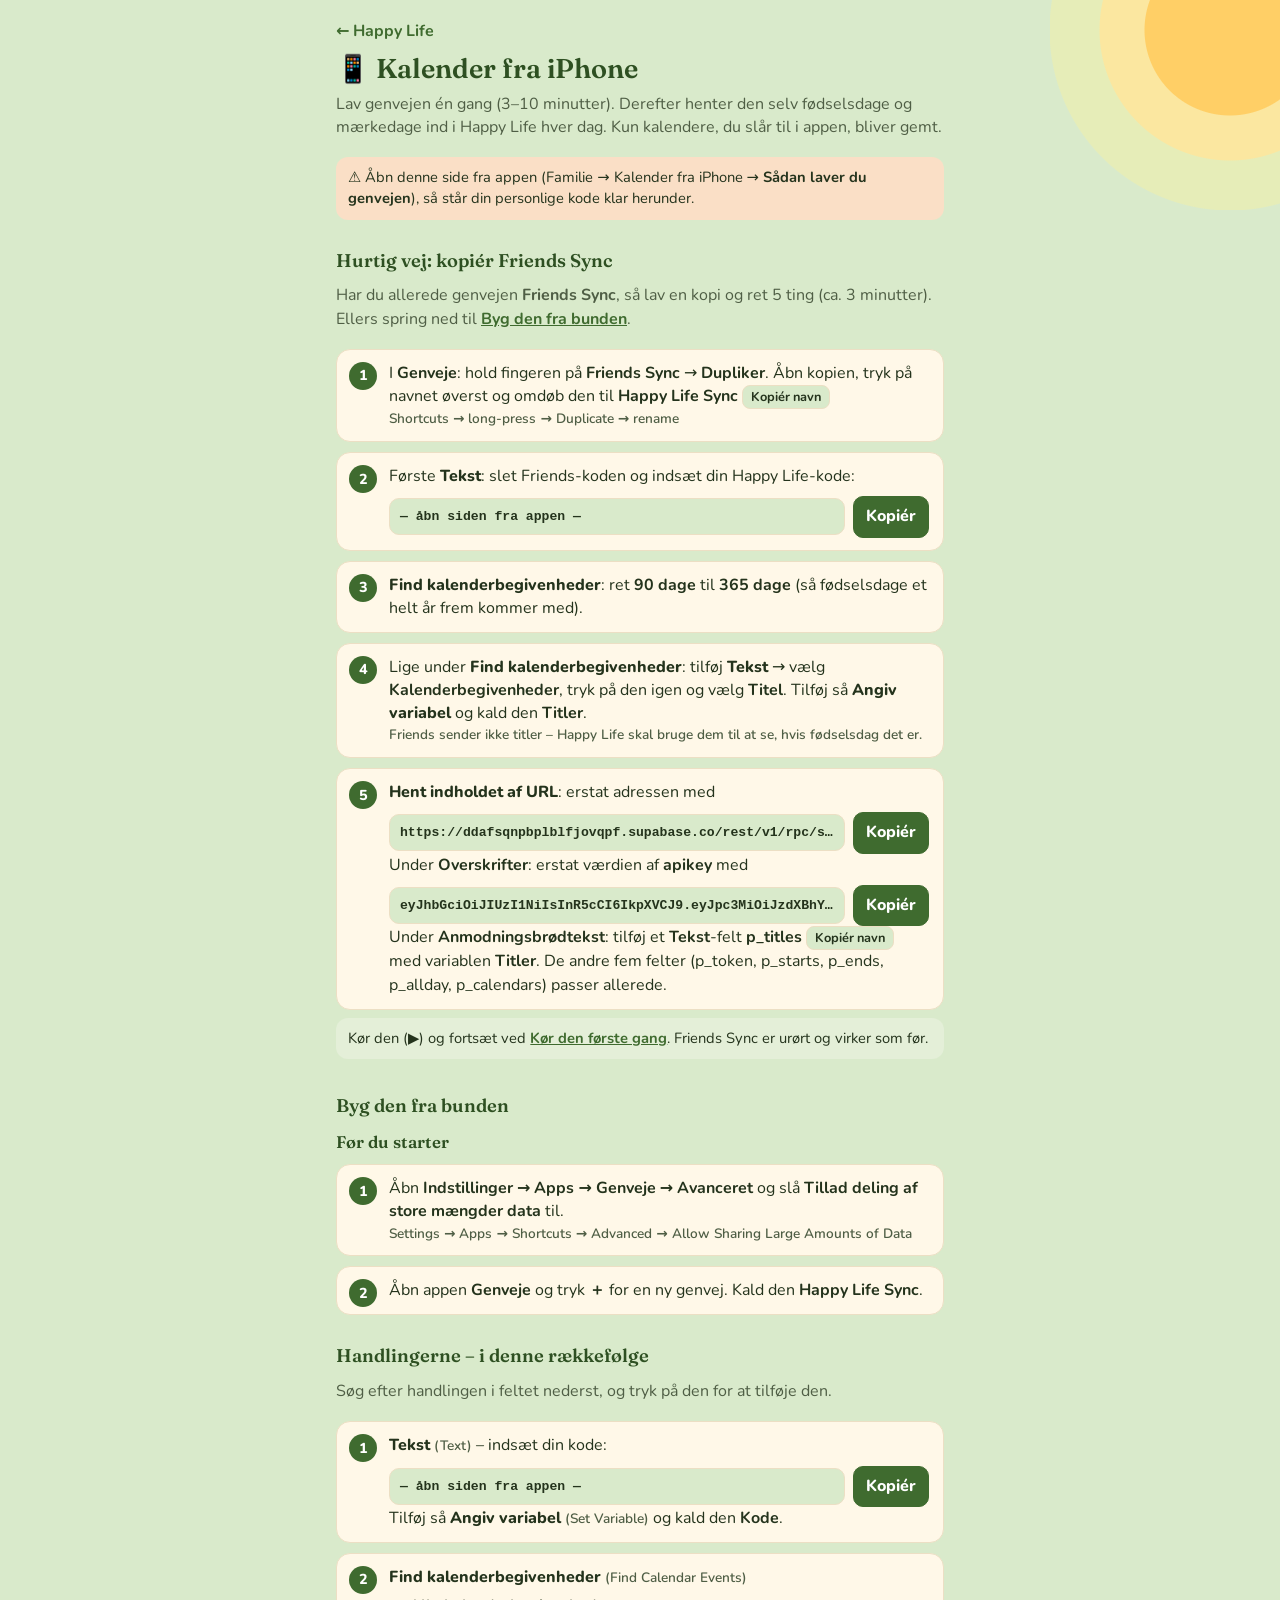
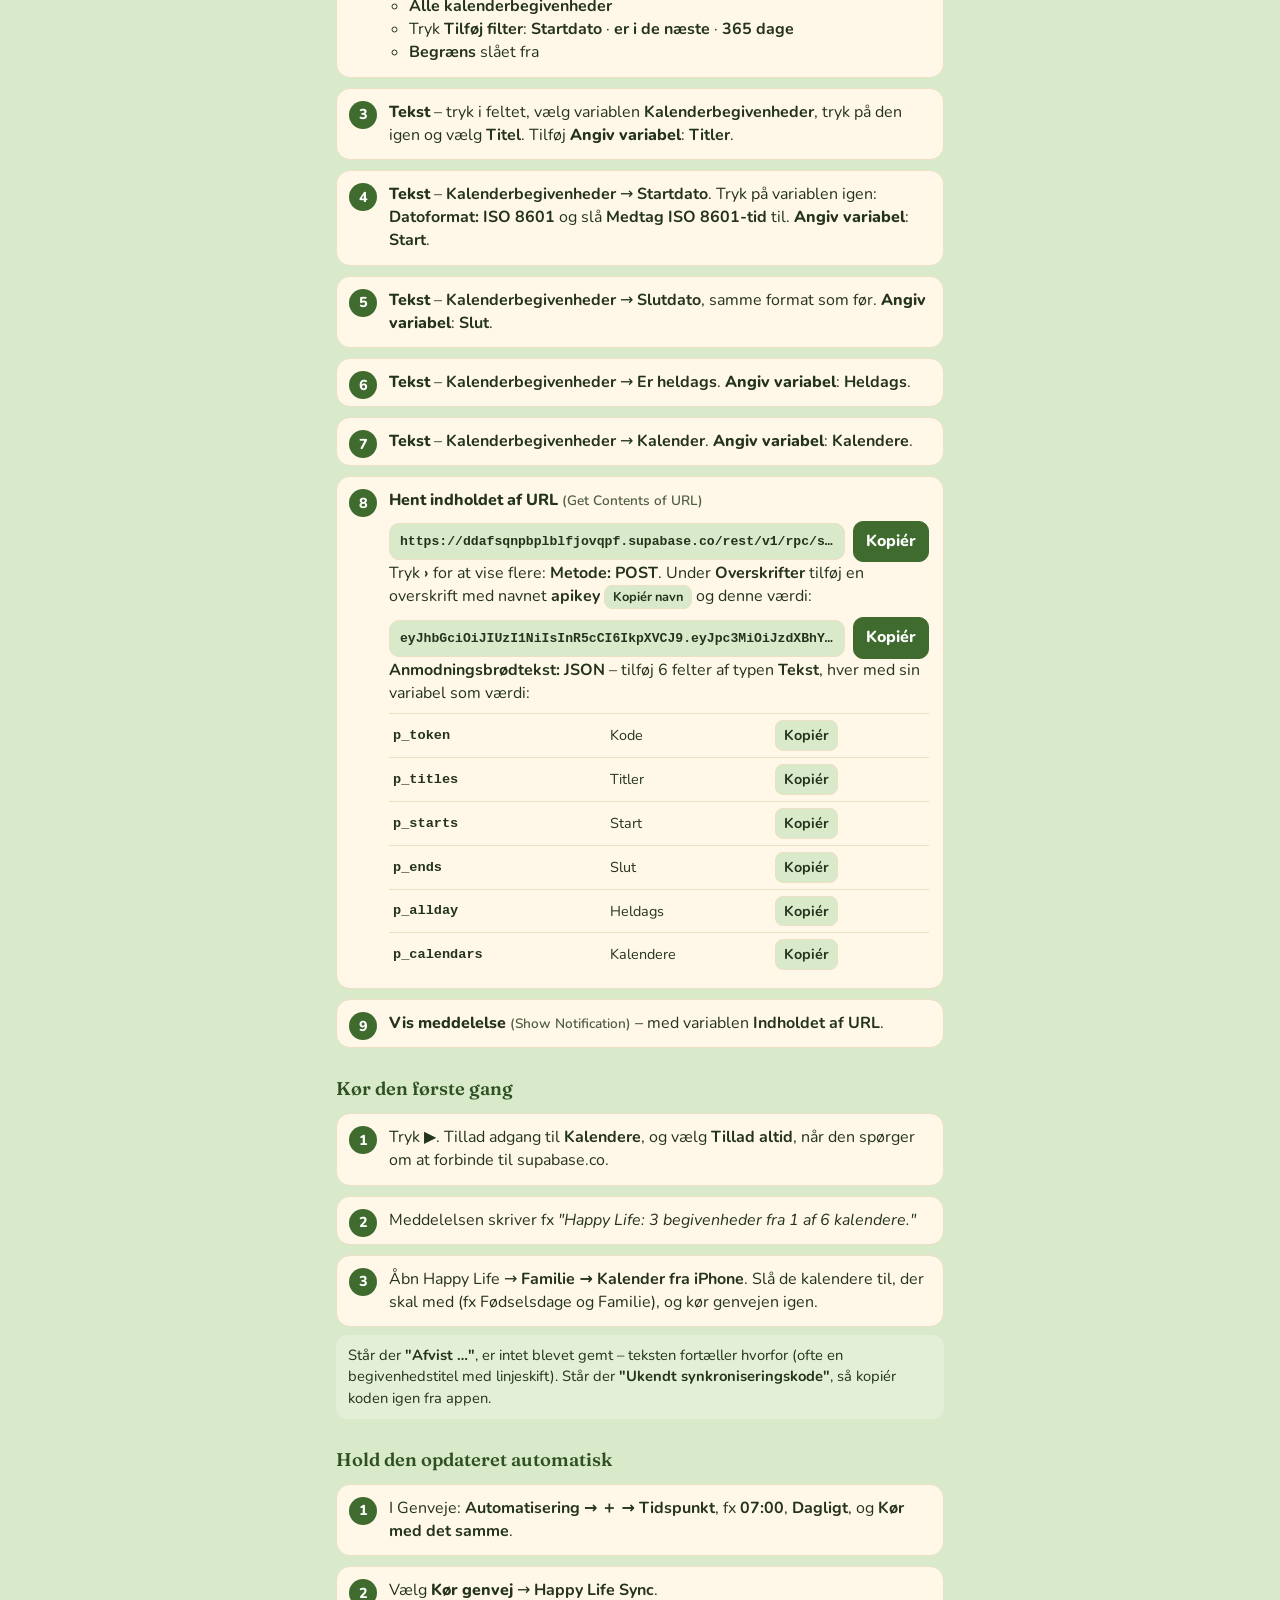
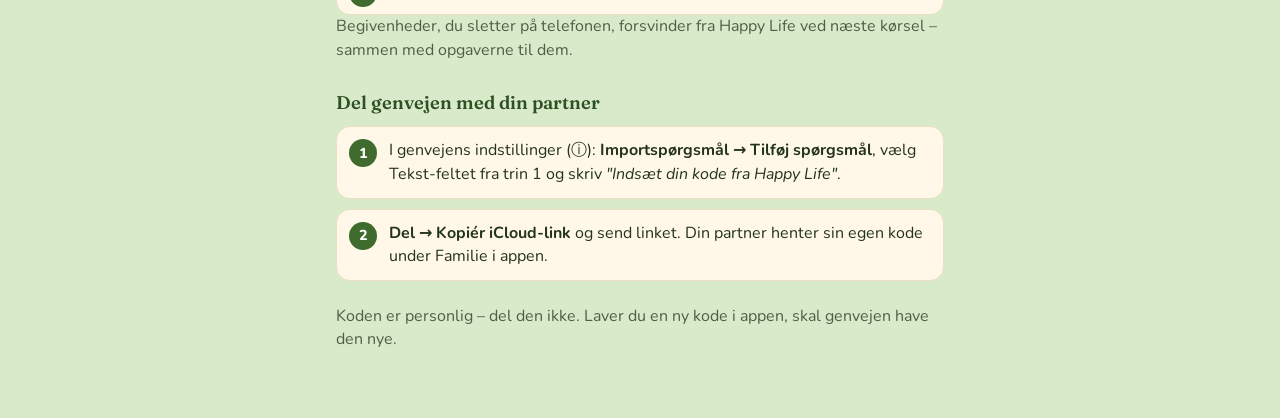
==== commit cc1ccd51: "Calendar guide: quick route by duplicating Friends Sync (5 changes); sun drawn inside the screen Co-" ====
--- a/kalender-guide.html
+++ b/kalender-guide.html
@@ -41,17 +41,37 @@
     button.mini { border-radius: 8px; border: 1px solid var(--line); background: var(--bg); font-weight: 700; padding: 2px 8px; font-size: .8rem; }
     a.back { color: var(--accent); font-weight: 700; text-decoration: none; }
     ul.plain { margin: 6px 0 0; padding-left: 20px; }
+    .guide a:not(.back) { color: var(--accent); font-weight: 700; }
   </style>
 </head>
 <body>
 <main class="guide">
   <a class="back" href="./">← Happy Life</a>
   <h1>📱 Kalender fra iPhone</h1>
-  <p class="lede">Byg genvejen én gang (ca. 10 minutter). Derefter henter den selv fødselsdage og mærkedage ind i Happy Life hver dag. Kun kalendere, du slår til i appen, bliver gemt.</p>
+  <p class="lede">Lav genvejen én gang (3–10 minutter). Derefter henter den selv fødselsdage og mærkedage ind i Happy Life hver dag. Kun kalendere, du slår til i appen, bliver gemt.</p>
 
   <div class="tip warn nocode">⚠️ Åbn denne side fra appen (Familie → Kalender fra iPhone → <b>Sådan laver du genvejen</b>), så står din personlige kode klar herunder.</div>
 
-  <h2>Før du starter</h2>
+  <h2>Hurtig vej: kopiér Friends Sync</h2>
+  <p class="lede">Har du allerede genvejen <b>Friends Sync</b>, så lav en kopi og ret 5 ting (ca. 3 minutter). Ellers spring ned til <a href="#byg">Byg den fra bunden</a>.</p>
+  <ol class="steps">
+    <li>I <b>Genveje</b>: hold fingeren på <b>Friends Sync</b> → <b>Dupliker</b>. Åbn kopien, tryk på navnet øverst og omdøb den til <b>Happy Life Sync</b> <button class="mini" data-copy-text="Happy Life Sync">Kopiér navn</button>
+      <div class="en">Shortcuts → long-press → Duplicate → rename</div></li>
+    <li>Første <span class="act">Tekst</span>: slet Friends-koden og indsæt din Happy Life-kode:
+      <div class="val"><code id="code2">—</code><button data-copy="code2">Kopiér</button></div></li>
+    <li><span class="act">Find kalenderbegivenheder</span>: ret <b>90 dage</b> til <b>365 dage</b> (så fødselsdage et helt år frem kommer med).</li>
+    <li>Lige under <span class="act">Find kalenderbegivenheder</span>: tilføj <span class="act">Tekst</span> → vælg <b>Kalenderbegivenheder</b>, tryk på den igen og vælg <b>Titel</b>. Tilføj så <span class="act">Angiv variabel</span> og kald den <b>Titler</b>.
+      <div class="en">Friends sender ikke titler – Happy Life skal bruge dem til at se, hvis fødselsdag det er.</div></li>
+    <li><span class="act">Hent indholdet af URL</span>: erstat adressen med
+      <div class="val"><code id="url2"></code><button data-copy="url2">Kopiér</button></div>
+      Under <b>Overskrifter</b>: erstat værdien af <b>apikey</b> med
+      <div class="val"><code id="key2"></code><button data-copy="key2">Kopiér</button></div>
+      Under <b>Anmodningsbrødtekst</b>: tilføj et <b>Tekst</b>-felt <b>p_titles</b> <button class="mini" data-copy-text="p_titles">Kopiér navn</button> med variablen <b>Titler</b>. De andre fem felter (p_token, p_starts, p_ends, p_allday, p_calendars) passer allerede.</li>
+  </ol>
+  <div class="tip">Kør den (▶︎) og fortsæt ved <a href="#kor">Kør den første gang</a>. Friends Sync er urørt og virker som før.</div>
+
+  <h2 id="byg" style="margin-top:34px">Byg den fra bunden</h2>
+  <h3 style="margin:8px 0 10px">Før du starter</h3>
   <ol class="steps">
     <li>Åbn <b>Indstillinger → Apps → Genveje → Avanceret</b> og slå <b>Tillad deling af store mængder data</b> til.
       <div class="en">Settings → Apps → Shortcuts → Advanced → Allow Sharing Large Amounts of Data</div></li>
@@ -92,7 +112,7 @@
     <li><span class="act">Vis meddelelse</span> <span class="en">(Show Notification)</span> – med variablen <b>Indholdet af URL</b>.</li>
   </ol>
 
-  <h2>Kør den første gang</h2>
+  <h2 id="kor">Kør den første gang</h2>
   <ol class="steps">
     <li>Tryk ▶︎. Tillad adgang til <b>Kalendere</b>, og vælg <b>Tillad altid</b>, når den spørger om at forbinde til supabase.co.</li>
     <li>Meddelelsen skriver fx <i>"Happy Life: 3 begivenheder fra 1 af 6 kalendere."</i></li>
@@ -117,10 +137,10 @@
 <script type="module">
   import { SUPABASE_URL, SUPABASE_ANON_KEY } from './config.js';
   const code = new URLSearchParams(location.hash.slice(1)).get('kode') || '';
-  document.getElementById('code').textContent = code || '— åbn siden fra appen —';
+  for (const id of ['code', 'code2']) document.getElementById(id).textContent = code || '— åbn siden fra appen —';
   if (!code) document.body.classList.add('no-code');
-  document.getElementById('url').textContent = `${SUPABASE_URL}/rest/v1/rpc/sync_calendar`;
-  document.getElementById('key').textContent = SUPABASE_ANON_KEY;
+  for (const id of ['url', 'url2']) document.getElementById(id).textContent = `${SUPABASE_URL}/rest/v1/rpc/sync_calendar`;
+  for (const id of ['key', 'key2']) document.getElementById(id).textContent = SUPABASE_ANON_KEY;
   const flash = (btn) => { const t = btn.textContent; btn.textContent = 'Kopieret ✓'; btn.classList.add('done');
     setTimeout(() => { btn.textContent = t; btn.classList.remove('done'); }, 1500); };
   const copy = async (text, btn) => {
@@ -131,7 +151,7 @@
     const b = e.target.closest('button'); if (!b) return;
     if (b.dataset.copy) {
       const v = document.getElementById(b.dataset.copy).textContent;
-      if (b.dataset.copy === 'code' && !code) return;
+      if (b.dataset.copy.startsWith('code') && !code) return;
       copy(v, b);
     } else if (b.dataset.copyText) copy(b.dataset.copyText, b);
   });
--- a/styles.css
+++ b/styles.css
@@ -38,14 +38,15 @@
 }
 
 * { box-sizing: border-box; }
-html, body { margin: 0; background: var(--bg); color: var(--ink); }
-/* the sun in the top right corner */
+html { background: var(--bg); }
+html, body { margin: 0; color: var(--ink); }
+/* the sun: drawn inside the screen (no sideways scroll), behind everything, scrolls away with the page */
+body { position: relative; }
 body::before {
-  content: ''; position: fixed; z-index: 0; pointer-events: none;
-  top: -150px; right: -130px; width: 360px; height: 360px; border-radius: 50%;
-  background: radial-gradient(circle at 50% 50%, var(--sun3) 0 85px, var(--sun2) 86px 130px, var(--sun1) 131px 180px);
-}
-#app { position: relative; z-index: 1; }
+  content: ''; position: absolute; z-index: -1; pointer-events: none;
+  top: 0; right: 0; width: 230px; height: 210px;
+  background: radial-gradient(circle at 180px 30px, var(--sun3) 0 85px, var(--sun2) 86px 130px, var(--sun1) 131px 180px, transparent 181px);
+}
 body {
   font: 16px/1.45 'Nunito', system-ui, -apple-system, sans-serif;
   -webkit-text-size-adjust: 100%;
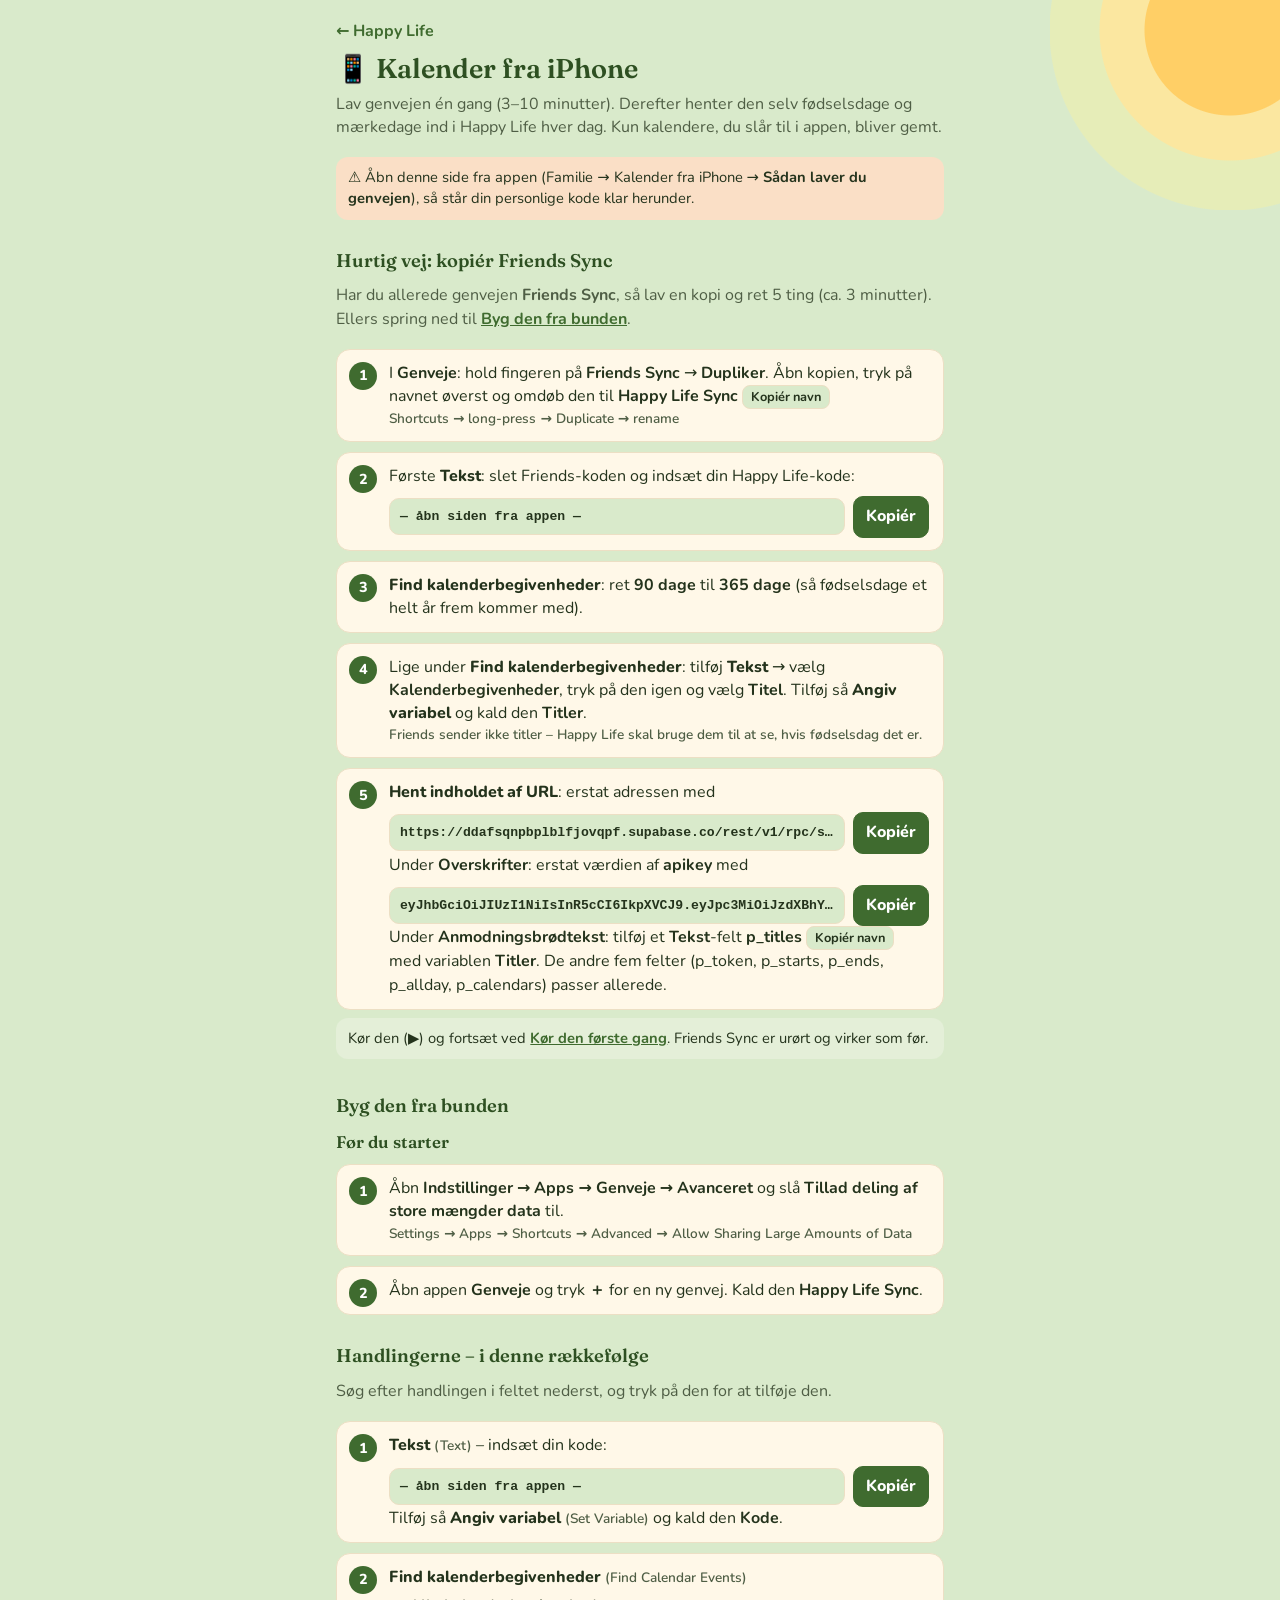
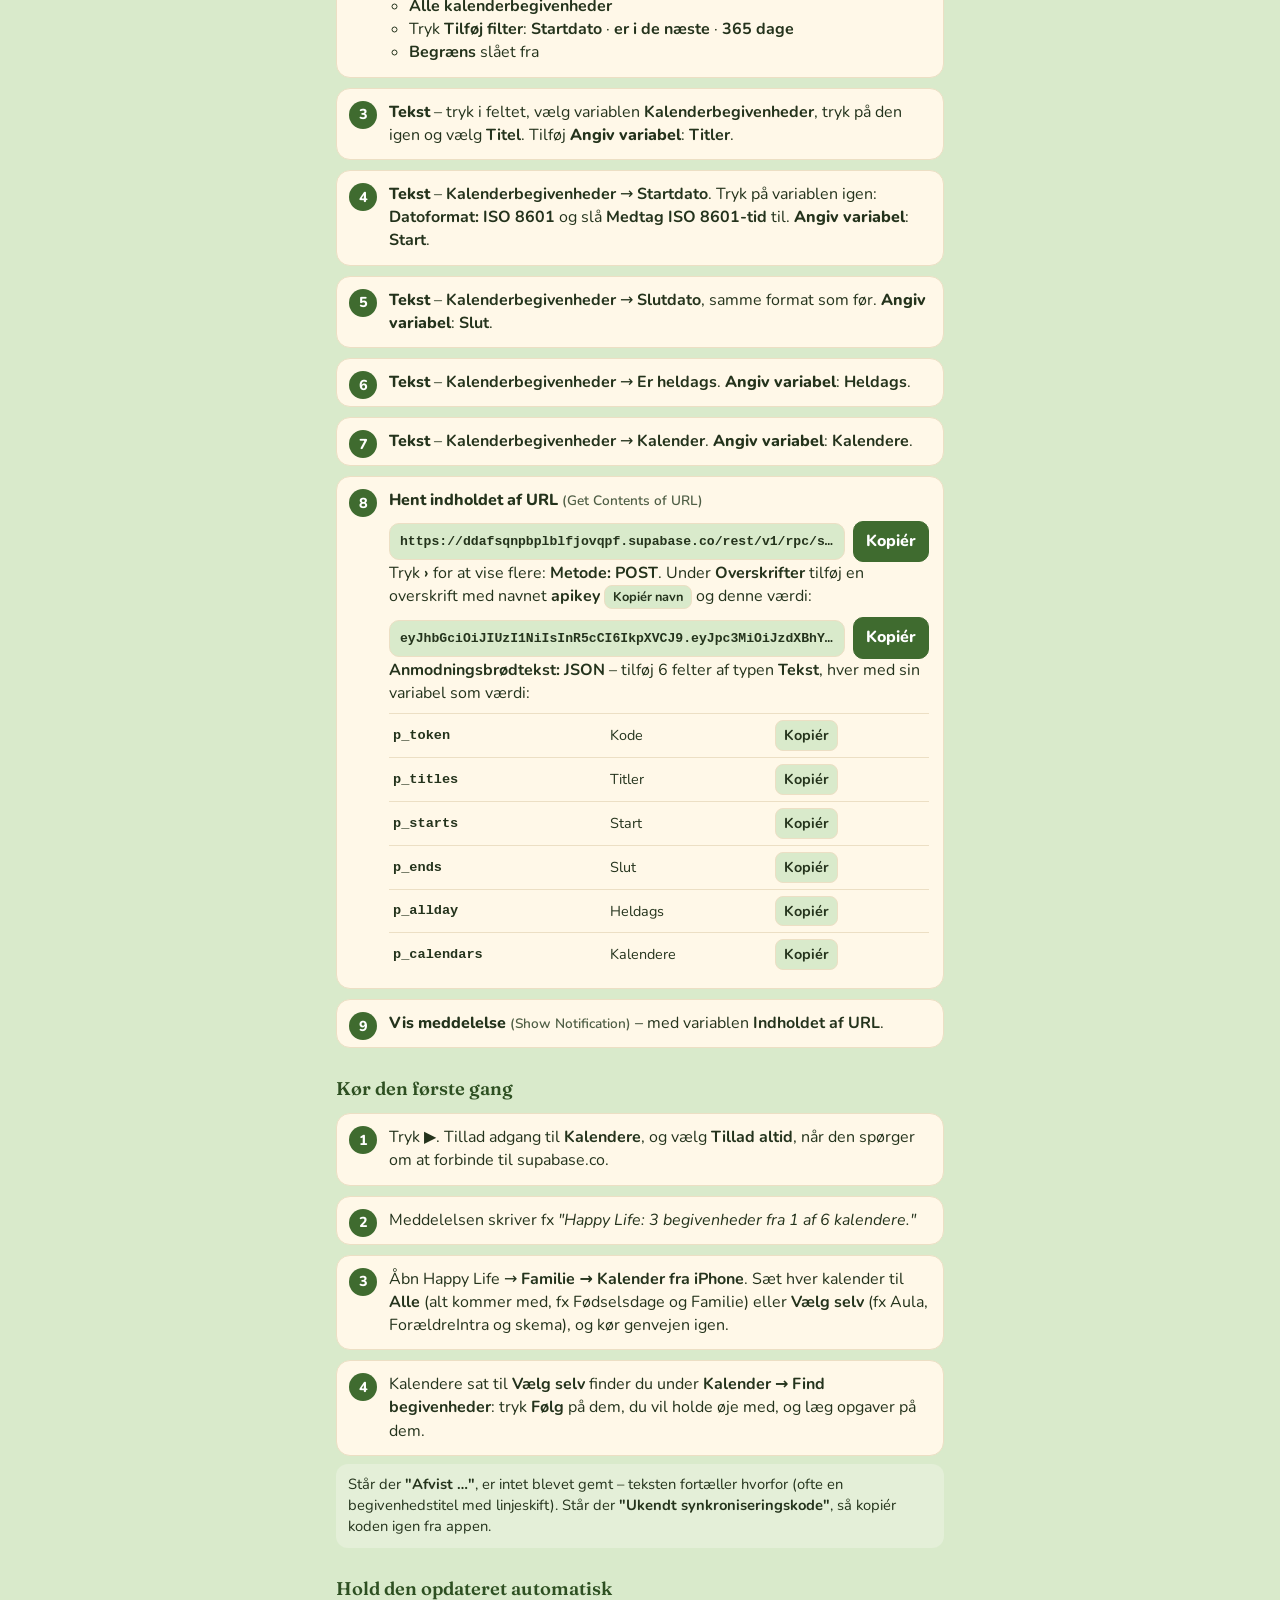
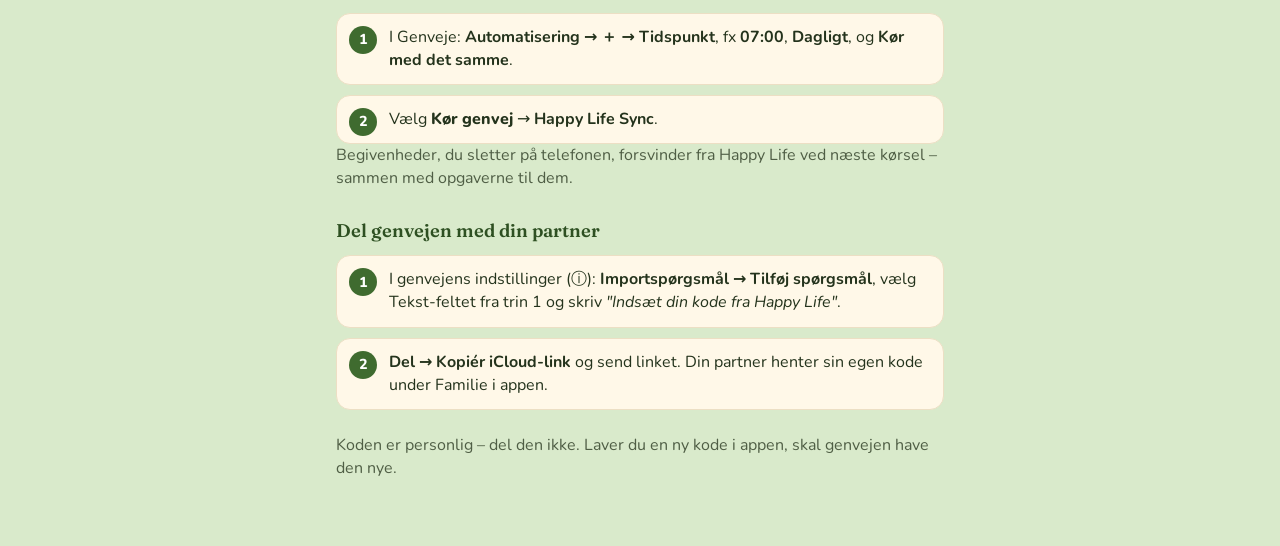
==== commit 0ad876bf: "Calendar: Find events – pick which school events to follow Calendars from the iPhone can now be Off " ====
--- a/kalender-guide.html
+++ b/kalender-guide.html
@@ -116,7 +116,8 @@
   <ol class="steps">
     <li>Tryk ▶︎. Tillad adgang til <b>Kalendere</b>, og vælg <b>Tillad altid</b>, når den spørger om at forbinde til supabase.co.</li>
     <li>Meddelelsen skriver fx <i>"Happy Life: 3 begivenheder fra 1 af 6 kalendere."</i></li>
-    <li>Åbn Happy Life → <b>Familie → Kalender fra iPhone</b>. Slå de kalendere til, der skal med (fx Fødselsdage og Familie), og kør genvejen igen.</li>
+    <li>Åbn Happy Life → <b>Familie → Kalender fra iPhone</b>. Sæt hver kalender til <b>Alle</b> (alt kommer med, fx Fødselsdage og Familie) eller <b>Vælg selv</b> (fx Aula, ForældreIntra og skema), og kør genvejen igen.</li>
+    <li>Kalendere sat til <b>Vælg selv</b> finder du under <b>Kalender → Find begivenheder</b>: tryk <b>Følg</b> på dem, du vil holde øje med, og læg opgaver på dem.</li>
   </ol>
   <div class="tip">Står der <b>"Afvist …"</b>, er intet blevet gemt – teksten fortæller hvorfor (ofte en begivenhedstitel med linjeskift). Står der <b>"Ukendt synkroniseringskode"</b>, så kopiér koden igen fra appen.</div>
 
--- a/styles.css
+++ b/styles.css
@@ -70,7 +70,7 @@
 
 .tabs {
   position: fixed; left: 0; right: 0; bottom: 0; z-index: 10;
-  display: grid; grid-template-columns: repeat(5, 1fr);
+  display: grid; grid-template-columns: repeat(6, 1fr);
   padding: 6px 4px calc(env(safe-area-inset-bottom) + 6px);
   background: var(--nav); border-top: 1px solid var(--nav-line);
 }
@@ -236,7 +236,12 @@
 .copyrow { display: flex; gap: 8px; align-items: center; }
 input.mono { font: 600 .82rem/1.2 ui-monospace, Menlo, monospace; }
 .cal-list { margin: 12px 0 4px; }
-.cal-head, .cal-row { display: grid; grid-template-columns: 1fr 52px 64px; align-items: center; gap: 8px; }
+.cal-head, .cal-row { display: grid; grid-template-columns: 1fr auto; align-items: center; gap: 6px 10px; }
+.cal-row .cal-name { grid-column: 1 / -1; }
+.seg.cal-mode { justify-content: flex-start; gap: 4px; flex-wrap: nowrap; }
+.seg.cal-mode button { padding: 6px 10px; font-size: .85rem; border-radius: 10px; }
+label.yearly { display: flex; flex-direction: row; align-items: center; white-space: nowrap; gap: 6px; font-size: .8rem; color: var(--muted); font-weight: 700; }
+label.yearly.off { opacity: .4; }
 .cal-head { font-size: .78rem; color: var(--muted); font-weight: 700; padding-bottom: 4px; }
 .cal-head span:not(:first-child) { text-align: center; }
 .cal-row { padding: 8px 0; border-top: 1px solid var(--line); }
@@ -276,6 +281,7 @@
   margin: 10px 0; text-align: center; padding: 10px; border: 2px dashed var(--line); border-radius: 12px;
 }
 
+.invite-actions { display: flex; flex-wrap: wrap; gap: 8px; }
 .code.invite-code { font-size: 1.3rem; color: var(--muted); border-style: dotted; }
 .code.login-code { font-size: 2.2rem; letter-spacing: .12em; border-color: var(--accent); color: var(--accent); }
 #loginCodeForm input.otp { letter-spacing: .12em; text-transform: uppercase; }
@@ -318,3 +324,73 @@
 }
 .toast.bad { background: var(--danger); color: #fff; }
 @keyframes pop { from { opacity: 0; transform: translate(-50%, 8px); } }
+
+/* ---------- house ---------- */
+.house-seg { margin: 8px 0 4px; }
+.card.place h3 { margin-bottom: 10px; }
+.hrow .acts { margin-top: 8px; }
+.where { color: var(--head); margin-right: 2px; }
+.where::after { content: ' ·'; color: var(--muted); }
+.hchips { display: flex; flex-wrap: wrap; gap: 6px; margin-top: 8px; }
+.card button.hchip, button.hchip {
+  border-radius: 999px; border: 1px dashed var(--muted); background: none; color: var(--muted);
+  padding: 6px 12px; font-size: .88rem; font-weight: 600;
+}
+.card button.hchip.on { border: 1px solid var(--ok); background: var(--ok-soft); color: var(--ok); font-weight: 700; }
+.card button.hchip.type { border-style: solid; color: var(--ink); }
+.card button.hchip.add { border-color: var(--head); color: var(--head); }
+button.add-place { margin: 0 0 8px; border-radius: 12px; border: 1px solid var(--line); background: var(--surface); padding: 10px 16px; font-weight: 700; }
+.row.go { width: 100%; text-align: left; align-items: center; margin-top: 10px; font: inherit; color: inherit; cursor: pointer; }
+.row.go .arrow { font-size: 1.4rem; color: var(--muted); }
+.tabs button { min-width: 0; font-size: .66rem; }
+.tabs button span:last-child { max-width: 100%; overflow: hidden; text-overflow: ellipsis; white-space: nowrap; }
+
+/* ---------- family moments (sunny) + house last-done ---------- */
+.card.moment.family { background: color-mix(in srgb, var(--sun2) 55%, var(--surface)); color: var(--ink); }
+.card.moment.family.due { background: var(--sun2); }
+.moment.family h3 { color: var(--head); }
+.moment.family h3::before { display: none; }
+.moment.family .meta, .moment.family .hist, .moment.family details summary { color: var(--muted); }
+.moment.family .meta strong { color: var(--ink); }
+.moment.family .bar span { background: var(--sun3); }
+.moment.family .idea { background: color-mix(in srgb, var(--sun1) 70%, var(--surface)); color: var(--ink); }
+.moment.family button.icon { color: var(--muted); }
+.moment.family button.link { color: var(--head); }
+.moment.family button.primary { background: var(--head); border-color: var(--head); color: var(--surface); }
+.moment.family .acts button:not(.primary) { color: var(--ink); border-color: var(--line); }
+.kicon { font-size: 1.2rem; }
+.planline { margin-top: 8px; padding: 8px 12px; border-radius: 12px; background: var(--surface); font-size: .92rem; }
+.hchip small.last { display: block; font-size: .74rem; font-weight: 600; opacity: .85; }
+
+/* ---------- find events (pick-mode calendars) ---------- */
+.badge { display: inline-block; min-width: 20px; padding: 0 6px; border-radius: 999px; background: var(--gold); color: #fff; font-size: .78rem; line-height: 20px; text-align: center; margin-left: 4px; }
+.find-bar { align-items: center; flex-wrap: nowrap; }
+.find-bar input[type=search] { flex: 1; min-width: 0; }
+.find-bar button { white-space: nowrap; }
+.find-bar button.on { background: var(--ink); color: var(--bg); border-color: var(--ink); }
+.fchips { display: flex; flex-wrap: wrap; gap: 6px; align-items: center; margin: -4px 0 8px; }
+button.fchip { border: 1px solid var(--ink); background: var(--surface); color: var(--ink); border-radius: 999px; padding: 4px 10px; font-size: .82rem; font-weight: 700; }
+button.fchip span { color: var(--muted); margin-left: 2px; }
+.ckey { display: flex; flex-wrap: wrap; gap: 4px 12px; font-size: .8rem; color: var(--muted); font-weight: 700; margin-bottom: 4px; }
+.ckey span { display: inline-flex; align-items: center; gap: 5px; }
+.dot { display: inline-block; flex: none; width: 10px; height: 10px; border-radius: 50%; background: var(--cal, var(--accent)); }
+label.check .dot { margin-right: 6px; vertical-align: 0; }
+h3.day { font-size: 1rem; margin: 16px 0 8px; }
+h3.day:first-letter { text-transform: uppercase; }
+.row.find { align-items: center; gap: 10px; border-left: 4px solid var(--cal); padding-left: 10px; }
+.row.find .dot { display: none; }
+.row.find .time { flex: none; width: 46px; font-size: .82rem; font-weight: 800; color: var(--muted); line-height: 1.2; }
+.find-acts { flex: none; display: flex; align-items: center; gap: 2px; }
+.find-acts button.small, .find-acts button:not(.icon) {
+  border-radius: 12px; border: 1px solid var(--line); background: var(--surface); padding: 6px 12px; font-weight: 700; font-size: .85rem; white-space: nowrap;
+}
+.find-acts button.primary { background: var(--accent); border-color: var(--accent); color: var(--accent-ink); }
+.row.find.st-followed { background: color-mix(in srgb, var(--ok-soft) 70%, var(--surface)); }
+.row.find.st-followed .ttl { color: var(--ok); }
+.row.find.st-hidden { opacity: .55; }
+@media (max-width: 380px) { .row.find .time { width: 38px; font-size: .75rem; } .find-acts button:not(.icon) { padding: 6px 9px; } }
+/* the filter opens as a sheet from the bottom on phones */
+@media (max-width: 600px) {
+  dialog:has(form.sheet) { margin: auto 0 0; width: 100vw; max-width: 100vw; border-radius: 20px 20px 0 0;
+    padding-bottom: calc(18px + env(safe-area-inset-bottom)); }
+}
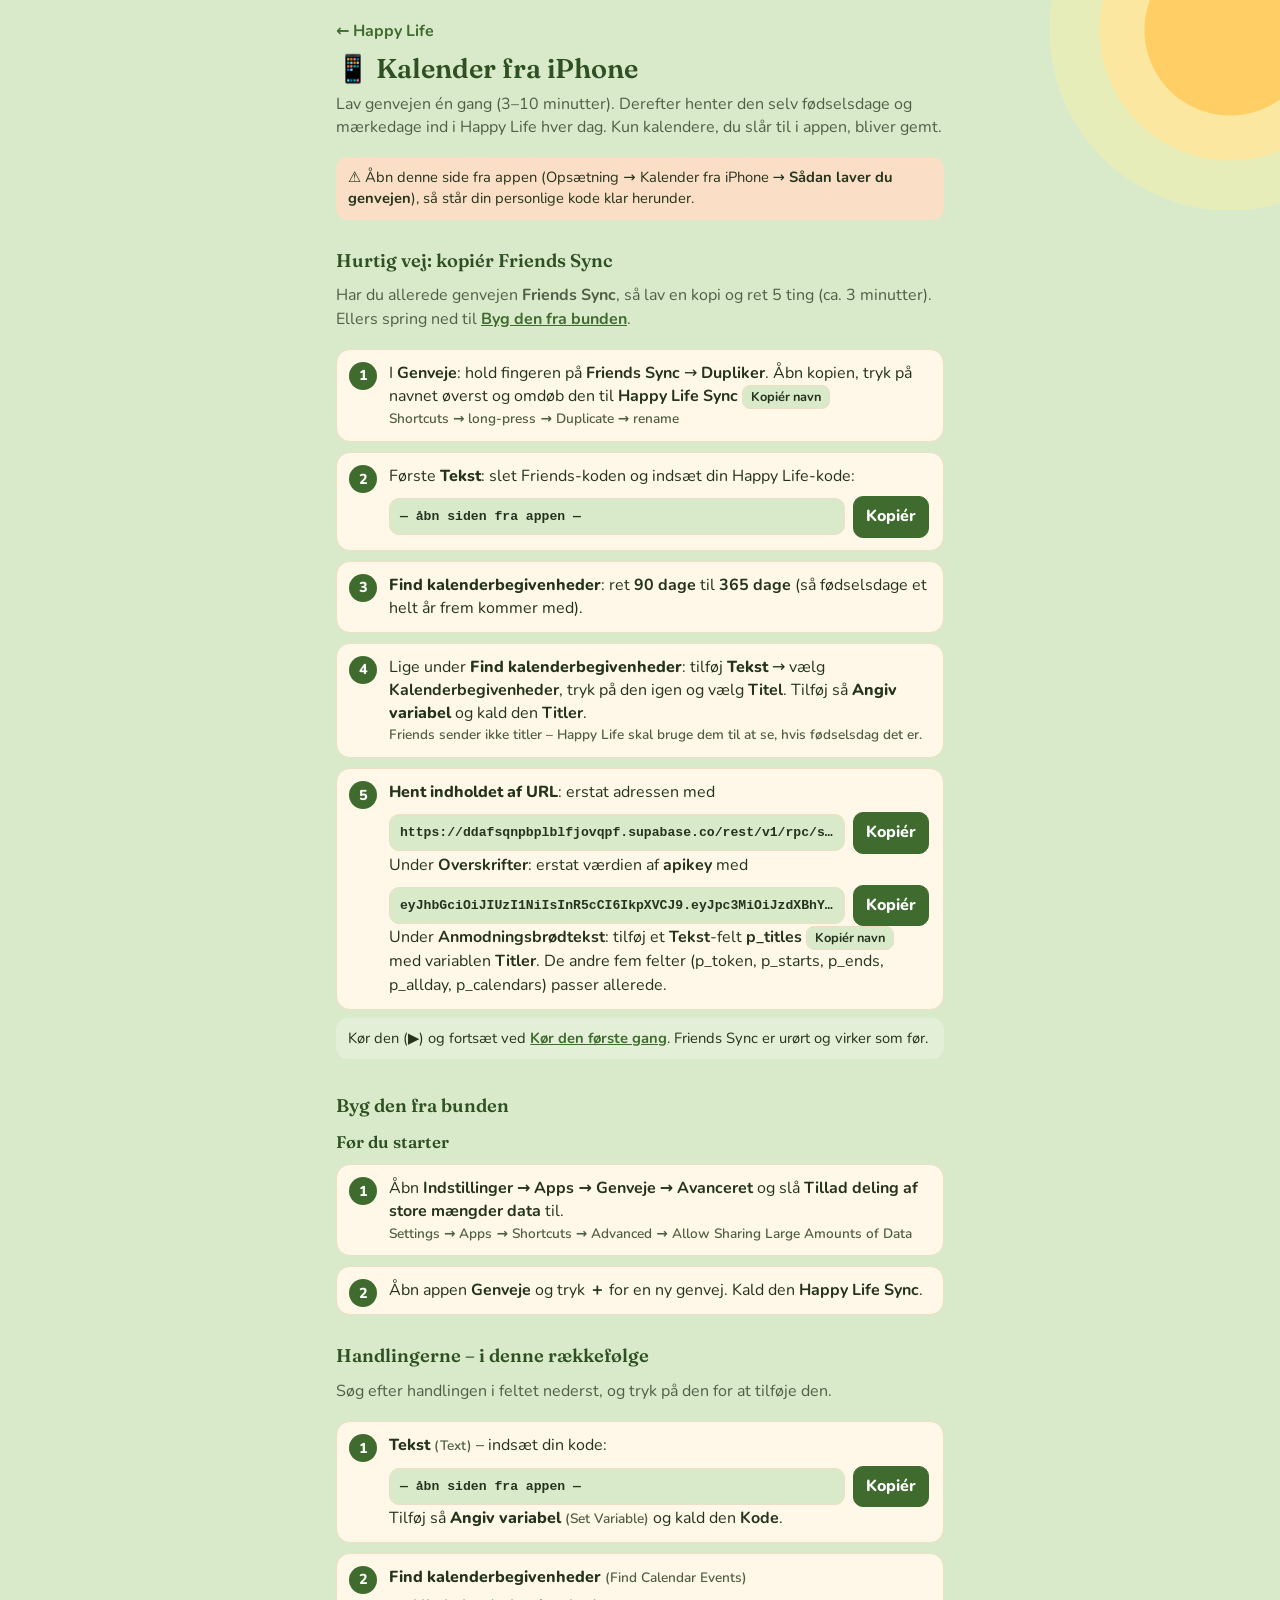
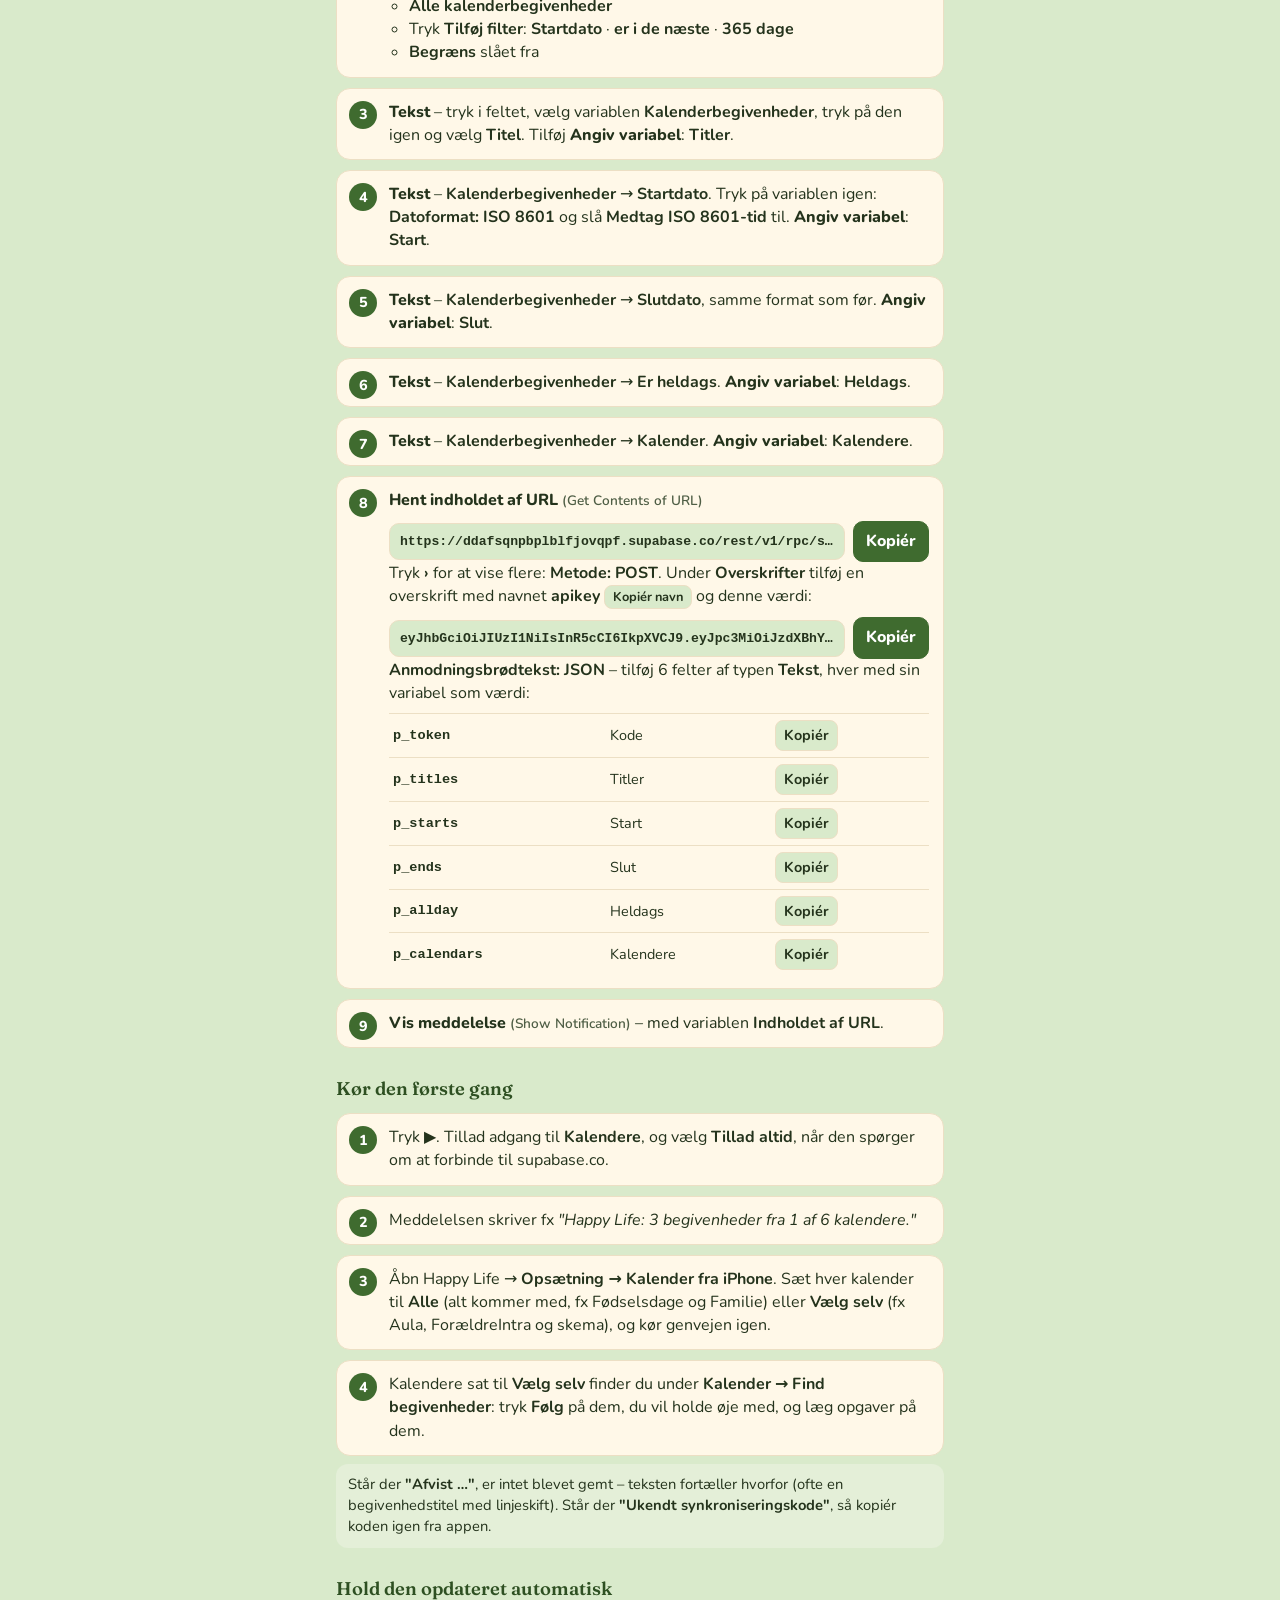
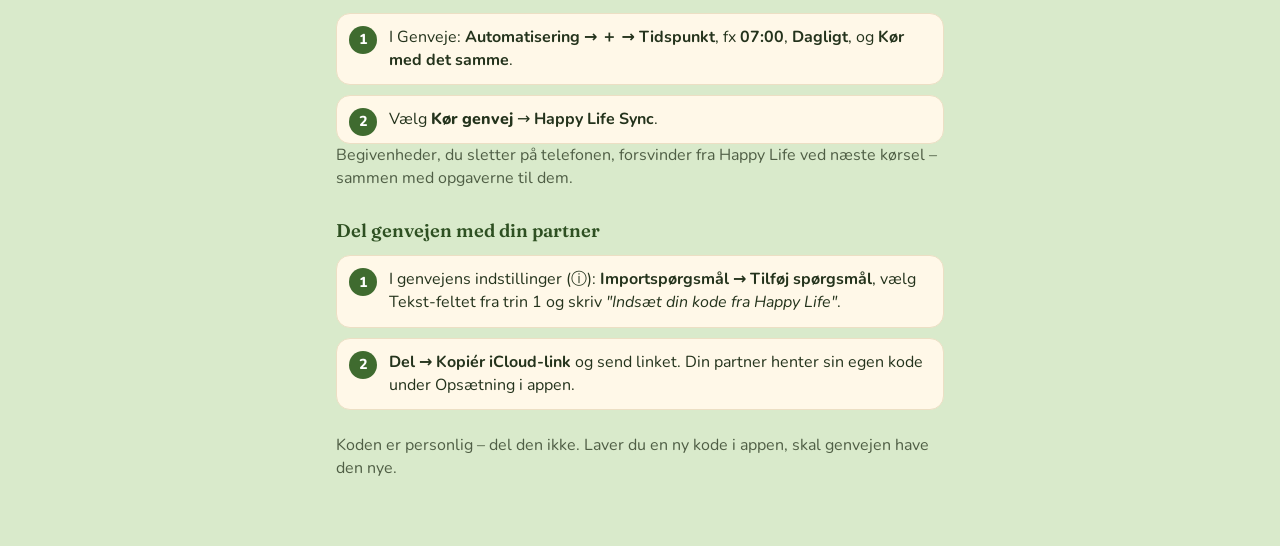
==== commit 147e7b57: "Skema page in Calendar; lessons off the day lists; Family tab renamed Setup Co-Authored-By: Claude O" ====
--- a/kalender-guide.html
+++ b/kalender-guide.html
@@ -50,7 +50,7 @@
   <h1>📱 Kalender fra iPhone</h1>
   <p class="lede">Lav genvejen én gang (3–10 minutter). Derefter henter den selv fødselsdage og mærkedage ind i Happy Life hver dag. Kun kalendere, du slår til i appen, bliver gemt.</p>
 
-  <div class="tip warn nocode">⚠️ Åbn denne side fra appen (Familie → Kalender fra iPhone → <b>Sådan laver du genvejen</b>), så står din personlige kode klar herunder.</div>
+  <div class="tip warn nocode">⚠️ Åbn denne side fra appen (Opsætning → Kalender fra iPhone → <b>Sådan laver du genvejen</b>), så står din personlige kode klar herunder.</div>
 
   <h2>Hurtig vej: kopiér Friends Sync</h2>
   <p class="lede">Har du allerede genvejen <b>Friends Sync</b>, så lav en kopi og ret 5 ting (ca. 3 minutter). Ellers spring ned til <a href="#byg">Byg den fra bunden</a>.</p>
@@ -116,7 +116,7 @@
   <ol class="steps">
     <li>Tryk ▶︎. Tillad adgang til <b>Kalendere</b>, og vælg <b>Tillad altid</b>, når den spørger om at forbinde til supabase.co.</li>
     <li>Meddelelsen skriver fx <i>"Happy Life: 3 begivenheder fra 1 af 6 kalendere."</i></li>
-    <li>Åbn Happy Life → <b>Familie → Kalender fra iPhone</b>. Sæt hver kalender til <b>Alle</b> (alt kommer med, fx Fødselsdage og Familie) eller <b>Vælg selv</b> (fx Aula, ForældreIntra og skema), og kør genvejen igen.</li>
+    <li>Åbn Happy Life → <b>Opsætning → Kalender fra iPhone</b>. Sæt hver kalender til <b>Alle</b> (alt kommer med, fx Fødselsdage og Familie) eller <b>Vælg selv</b> (fx Aula, ForældreIntra og skema), og kør genvejen igen.</li>
     <li>Kalendere sat til <b>Vælg selv</b> finder du under <b>Kalender → Find begivenheder</b>: tryk <b>Følg</b> på dem, du vil holde øje med, og læg opgaver på dem.</li>
   </ol>
   <div class="tip">Står der <b>"Afvist …"</b>, er intet blevet gemt – teksten fortæller hvorfor (ofte en begivenhedstitel med linjeskift). Står der <b>"Ukendt synkroniseringskode"</b>, så kopiér koden igen fra appen.</div>
@@ -131,7 +131,7 @@
   <h2>Del genvejen med din partner</h2>
   <ol class="steps">
     <li>I genvejens indstillinger (ⓘ): <b>Importspørgsmål → Tilføj spørgsmål</b>, vælg Tekst-feltet fra trin 1 og skriv <i>"Indsæt din kode fra Happy Life"</i>.</li>
-    <li><b>Del → Kopiér iCloud-link</b> og send linket. Din partner henter sin egen kode under Familie i appen.</li>
+    <li><b>Del → Kopiér iCloud-link</b> og send linket. Din partner henter sin egen kode under Opsætning i appen.</li>
   </ol>
   <p class="lede" style="margin-top:24px">Koden er personlig – del den ikke. Laver du en ny kode i appen, skal genvejen have den nye.</p>
 </main>
--- a/styles.css
+++ b/styles.css
@@ -394,3 +394,115 @@
   dialog:has(form.sheet) { margin: auto 0 0; width: 100vw; max-width: 100vw; border-radius: 20px 20px 0 0;
     padding-bottom: calc(18px + env(safe-area-inset-bottom)); }
 }
+
+.card.place h3.sub { margin: 14px 0 0; font-size: .95rem; color: var(--muted); }
+
+/* section picker (Opsætning, Øjeblikke): sticks under the header while scrolling */
+.seg.zone-seg { position: sticky; top: env(safe-area-inset-top); z-index: 4; margin: 8px 0 4px;
+  padding: 6px 0; background: color-mix(in srgb, var(--bg) 92%, transparent); flex-wrap: nowrap; }
+.seg.zone-seg button { flex: 1; padding: 8px 6px; font-size: .9rem; white-space: nowrap; overflow: hidden; text-overflow: ellipsis; }
+
+/* update button + version */
+.top button.refresh { align-self: center; font-size: 1.25rem; padding: 4px 8px; margin-left: -4px; }
+.top .fam { flex: 1; text-align: right; }
+.version { text-align: center; color: var(--muted); font-size: .8rem; margin: 8px 0 0; }
+
+/* home: rest of the free tasks, moment group label */
+details.more > summary { margin: 10px 0 8px; font-weight: 700; }
+h3.subhead { font-size: .95rem; color: var(--muted); margin: 0 0 8px; }
+
+/* ---------- moments: Find page ---------- */
+.find-head { display: flex; align-items: baseline; gap: 8px; flex-wrap: wrap; margin-top: 6px; }
+.find-head h2 { margin: 6px 0; }
+.kind-chips { display: flex; gap: 6px; overflow-x: auto; padding: 4px 0 8px; margin: 0 -16px; padding-left: 16px; padding-right: 16px;
+  scrollbar-width: none; -webkit-overflow-scrolling: touch; }
+.kind-chips::-webkit-scrollbar { display: none; }
+.kind-chips .hchip { flex: none; white-space: nowrap; }
+.kind-chips .hchip.on { border: 1px solid var(--ok); background: var(--ok-soft); color: var(--ok); }
+input.find-q { margin: 4px 0 10px; }
+details.find-group { margin: 0 0 10px; }
+details.find-group > summary { font-weight: 700; color: var(--ink); font-size: 1rem; padding: 8px 2px; }
+details.find-group .count { color: var(--muted); font-weight: 600; }
+.row.find-item { align-items: center; }
+.find-acts a.ext { text-decoration: none; font-size: 1.15rem; padding: 4px 5px; }
+.hint.src { margin-top: 16px; }
+.card.ev-moment { display: flex; align-items: flex-end; gap: 8px; padding: 12px; margin: 4px 0; }
+.card.ev-moment label { flex: 1; }
+
+/* calendar: which phone calendar an event comes from */
+.caldot { display: inline-block; width: 8px; height: 8px; border-radius: 50%; margin: 0 4px 1px 2px; vertical-align: middle; }
+.cal-chips .hchip { display: inline-flex; align-items: center; }
+
+/* Find page: book & order online */
+.book-online { margin: 4px 0 14px; }
+.book-links { display: grid; grid-template-columns: repeat(auto-fill, minmax(150px, 1fr)); gap: 8px; }
+a.book-link { display: flex; flex-direction: column; gap: 2px; padding: 10px 12px; border-radius: 14px; text-decoration: none;
+  background: var(--surface); border: 1px solid var(--line); color: var(--ink); }
+a.book-link strong { font-size: .95rem; }
+a.book-link span { font-size: .8rem; color: var(--muted); }
+a.book-link.map { border-style: dashed; }
+
+/* ---------- today (the husband's page) ---------- */
+[hidden] { display: none !important; }
+.today-head { display: flex; align-items: center; justify-content: space-between; gap: 10px; flex-wrap: wrap; margin-top: 6px; }
+.today-head .hello { margin: 0; }
+.today-head .seg { justify-content: flex-end; }
+.card.bag { background: color-mix(in srgb, var(--sun2) 45%, var(--surface)); margin-top: 14px; }
+.bag-head { display: flex; align-items: center; justify-content: space-between; }
+.bag-head h2 { margin: 0; }
+.bag .subhead { margin: 14px 0 6px; font-size: 1rem; }
+.bag .acts { margin-top: 12px; }
+.bag .row.pack { padding: 10px 12px; align-items: center; }
+.bag details .row { cursor: pointer; align-items: center; }
+.row.dayev { align-items: center; }
+.row .when { flex: none; width: 46px; text-align: center; display: flex; flex-direction: column; line-height: 1.1; }
+.row .when b { font-size: 1.15rem; color: var(--head); }
+.row .when small { font-size: .72rem; color: var(--muted); text-transform: uppercase; font-weight: 700; }
+.row .when.time b { font-size: .98rem; }
+.chip.kid { background: color-mix(in srgb, var(--sun3) 55%, var(--surface)); color: var(--ink); font-weight: 700; }
+.chip.pack { background: var(--sun1); }
+.checks.days { gap: 4px 10px; }
+.cal-row .cal-name { display: flex; align-items: center; justify-content: space-between; gap: 8px; }
+.cal-row .cal-name > :first-child { overflow: hidden; text-overflow: ellipsis; }
+button.cal-who { flex: none; max-width: 55%; overflow: hidden; text-overflow: ellipsis; white-space: nowrap;
+  background: none; border: 1px solid var(--line); border-radius: 999px; padding: 3px 10px; font-size: .8rem; font-weight: 700; color: var(--muted); }
+
+/* ---------- family day ---------- */
+.card.famday { background: color-mix(in srgb, var(--sun3) 30%, var(--surface)); margin-top: 14px; }
+.card.famday.planned { background: color-mix(in srgb, var(--sun3) 50%, var(--surface)); }
+.fd-head { display: flex; align-items: center; justify-content: space-between; gap: 8px; }
+.famday h3 { font-size: 1.05rem; }
+.fd-turn { margin: 6px 0 2px; font-size: 1.02rem; }
+.fd-what { margin: 8px 0 2px; font-size: 1.1rem; font-weight: 800; }
+.famday .acts { margin-top: 10px; display: flex; flex-wrap: wrap; gap: 6px; }
+.fd-filter { justify-content: flex-start; }
+.fd-ideas { display: flex; flex-direction: column; gap: 6px; max-height: 42vh; overflow-y: auto; }
+.fd-idea { display: flex; align-items: center; gap: 10px; padding: 8px 10px; border: 1px solid var(--line); border-radius: 12px; cursor: pointer; }
+.fd-idea input { flex: none; }
+.fd-idea .em { font-size: 1.4rem; flex: none; }
+.fd-idea .tx { display: flex; flex-direction: column; min-width: 0; }
+.fd-idea .tx small { color: var(--muted); font-size: .8rem; }
+.fd-idea:has(input:checked) { border-color: var(--head); background: color-mix(in srgb, var(--sun2) 50%, var(--surface)); }
+.fd-order { margin: 0 0 8px; padding-left: 22px; }
+.fd-order li { display: flex; align-items: center; gap: 2px; padding: 2px 0; }
+.fd-order li span { flex: 1; font-weight: 700; }
+.fd-irow { display: flex; align-items: center; justify-content: space-between; padding: 3px 0; border-bottom: 1px solid var(--line); }
+.fd-idea-list { max-height: 30vh; overflow-y: auto; margin-bottom: 10px; }
+.fd-newidea { display: flex; flex-wrap: wrap; gap: 6px; align-items: center; }
+.fd-newidea .em { width: 3.2em; }
+.fd-newidea #fdIdeaTitle { flex: 1 1 60%; }
+
+/* ---------- skema ---------- */
+button.row.skema-link { width: 100%; text-align: left; align-items: center; cursor: pointer; margin-bottom: 8px; font: inherit; color: inherit; }
+.skema-link .body { display: flex; flex-direction: column; }
+.sk-nav { display: flex; align-items: center; gap: 8px; margin: 12px 0 10px; flex-wrap: wrap; }
+.sk-grid { display: grid; gap: 4px; }
+.sk-col { background: var(--surface); border-radius: 12px; padding: 6px 4px; min-width: 0; box-shadow: var(--shadow); }
+.sk-col.today { outline: 2px solid var(--sun3); }
+.sk-col.sel { background: color-mix(in srgb, var(--sun2) 55%, var(--surface)); }
+.sk-day { text-align: center; font-weight: 800; font-size: .8rem; text-transform: capitalize; margin-bottom: 4px; color: var(--head); }
+.sk-day small { display: block; font-weight: 600; color: var(--muted); }
+.sk-l { display: flex; flex-direction: column; padding: 4px 3px; border-top: 1px solid var(--line); line-height: 1.15; }
+.sk-l small { font-size: .68rem; color: var(--muted); }
+.sk-l b { font-size: .8rem; overflow-wrap: anywhere; }
+.sk-free { text-align: center; color: var(--muted); padding: 6px 0; }
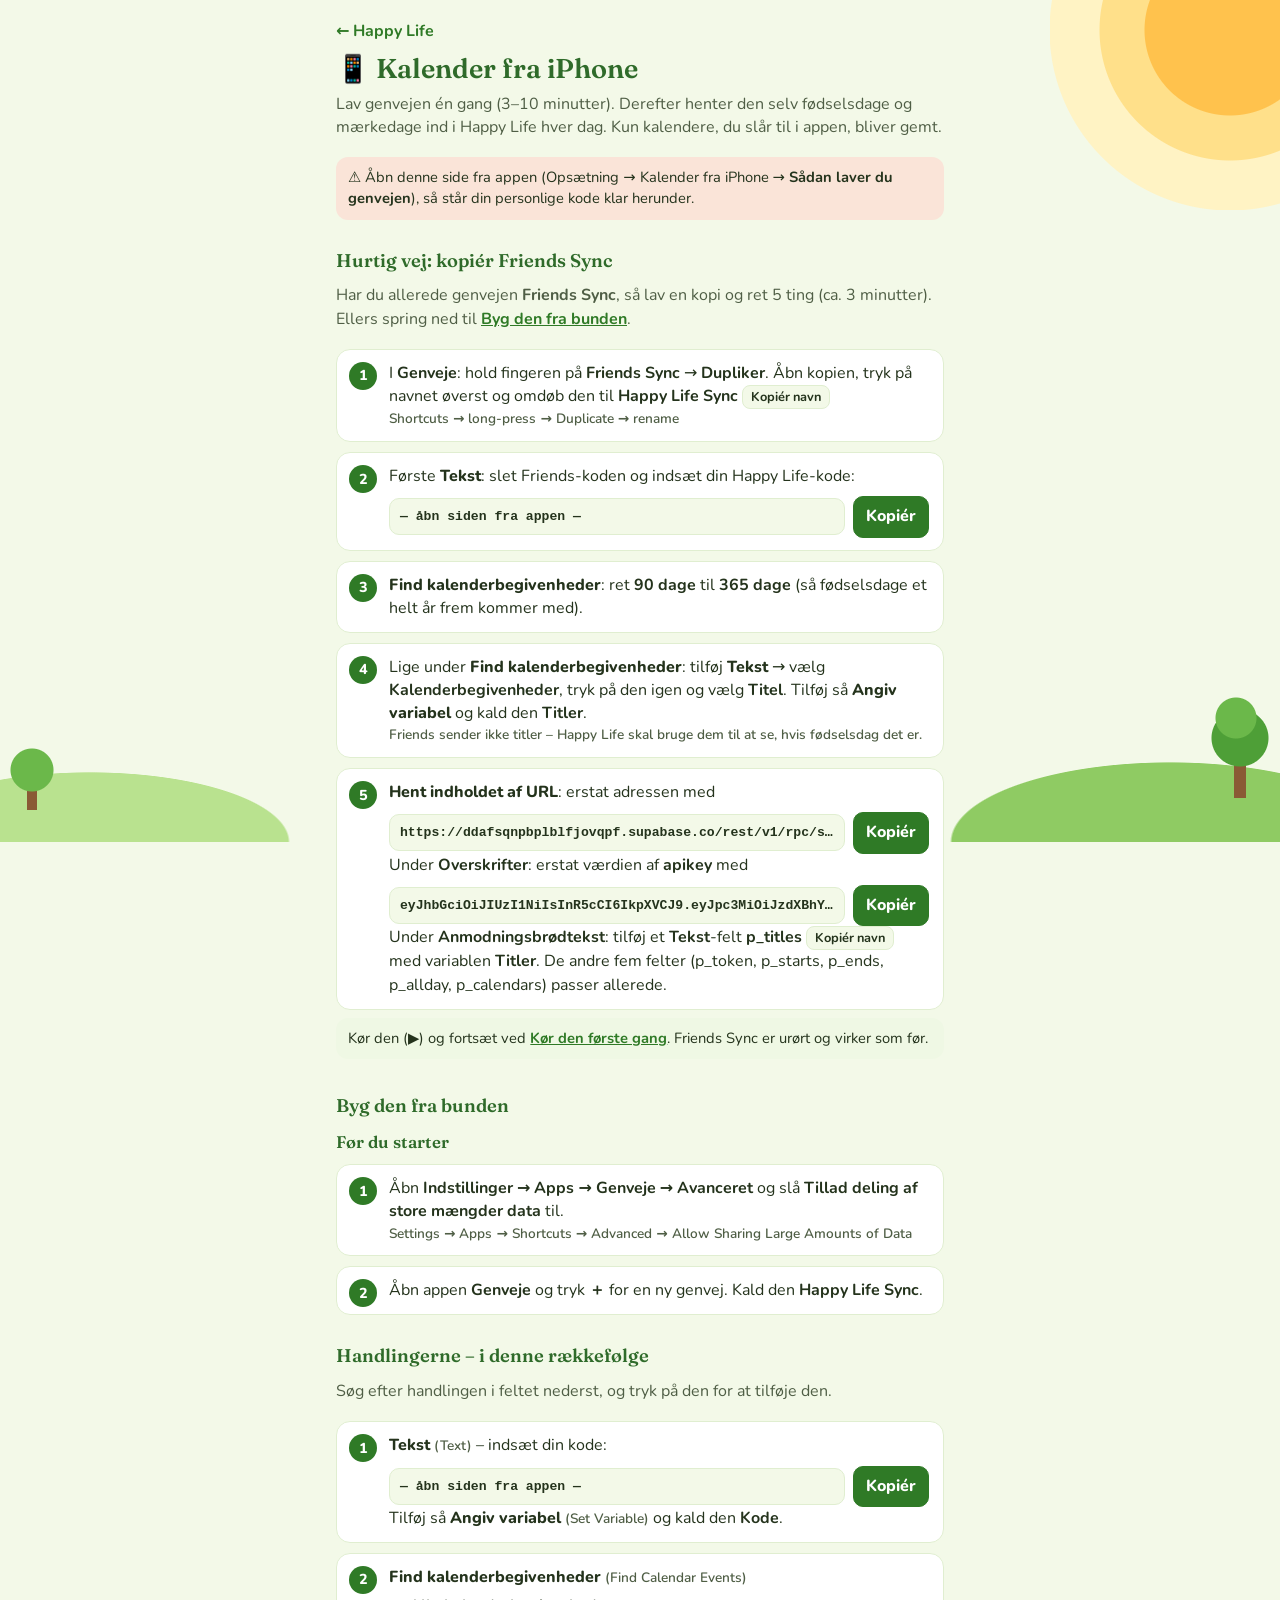
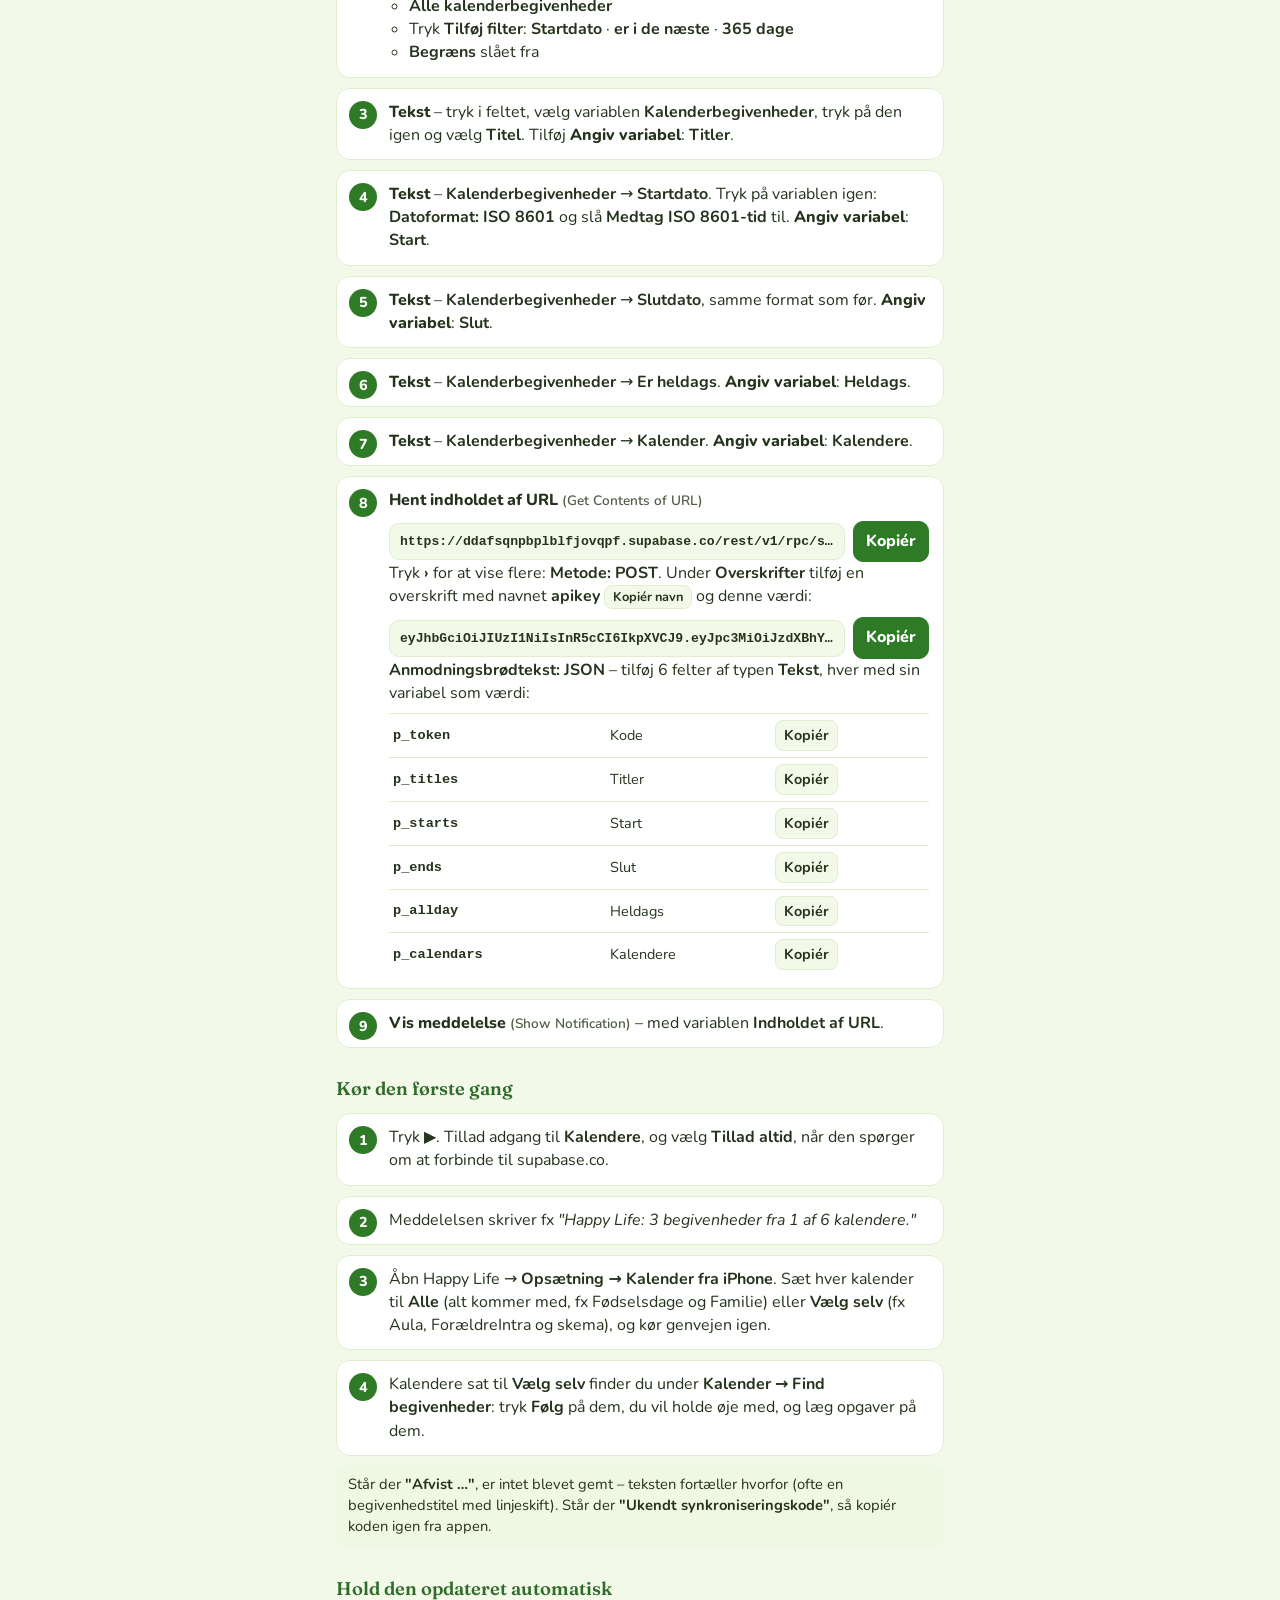
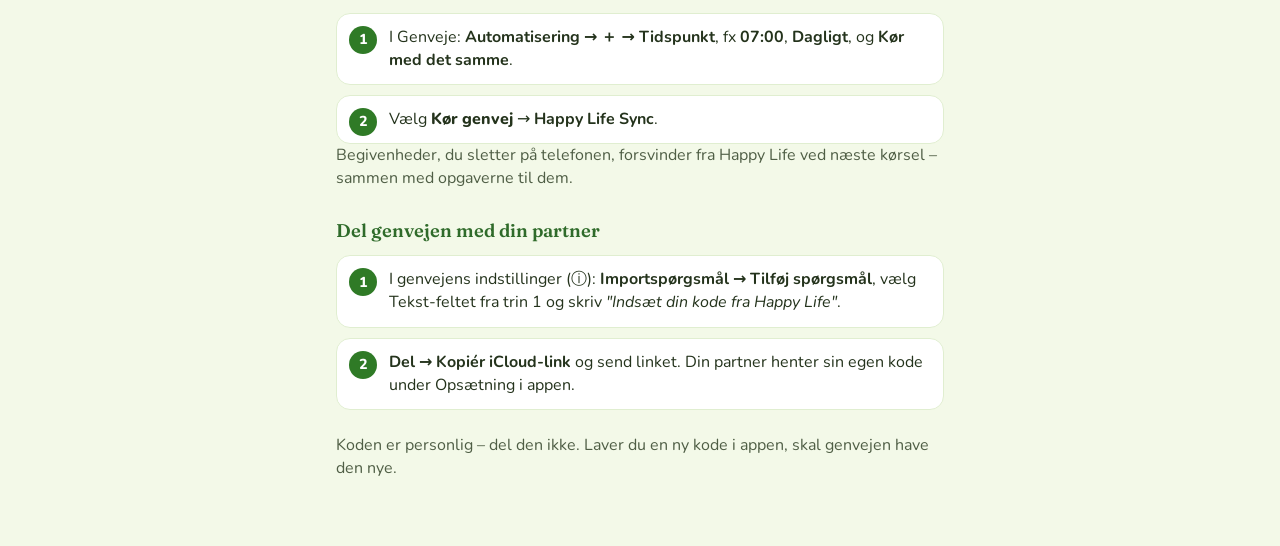
==== commit 791b1781: "New look: 'Sunrise in the garden' – fresh greens, hills and trees, sunrise family day Co-Authored-By" ====
--- a/kalender-guide.html
+++ b/kalender-guide.html
@@ -4,7 +4,7 @@
   <meta charset="utf-8">
   <meta name="viewport" content="width=device-width, initial-scale=1, viewport-fit=cover">
   <title>Kalender-guide · Happy Life</title>
-  <meta name="theme-color" content="#d9eacb" media="(prefers-color-scheme: light)">
+  <meta name="theme-color" content="#f3f9e8" media="(prefers-color-scheme: light)">
   <meta name="theme-color" content="#18221a" media="(prefers-color-scheme: dark)">
   <link rel="icon" href="icon-192.png">
   <link rel="preconnect" href="https://fonts.googleapis.com">
--- a/styles.css
+++ b/styles.css
@@ -1,38 +1,44 @@
 :root {
-  /* "Sol på engen" + rose love (mockup R) */
-  --bg: #d9eacb;
-  --surface: #fff8e8;
+  /* "Solopgang i haven" (mockup A2): fresh grass and trees, a rising sun */
+  --bg: #f3f9e8;
+  --surface: #ffffff;
   --ink: #24331c;
-  --head: #2e5022;
+  --head: #2f6b2a;
   --muted: #4f5e45;
-  --line: #ecdfc4;
-  --accent: #3f6b2f;
+  --line: #e0eed0;
+  --accent: #2f7a26;
   --accent-ink: #fff;
-  --accent-soft: #e4efd8;
+  --accent-soft: #eff8e4;
   --gold: #e9864c;
-  --ok: #3f6b2f;
-  --ok-soft: #dcebcd;
+  --ok: #2f7a26;
+  --ok-soft: #ddf2cc;
   --danger: #b8402f;
-  --pill: #fce0cc; --pill-ink: #6a2f0c;
+  --pill: #ffe8cf; --pill-ink: #9a3412;
   --love: #f9d5d8; --love-ink: #3a1420; --love-muted: #7a2a3c; --love-line: #efb4bf;
   --love-bar: #f2b3bd; --love-fill: #d9536a; --love-btn: #b33a55; --love-idea: #fff0f1;
-  --sun1: #e6edb8; --sun2: #fbe7a0; --sun3: #ffcf66;
-  --nav: #f2f8eb; --nav-line: #bfd6a9;
+  --sun1: #fff3c4; --sun2: #ffe08a; --sun3: #ffc24d;
+  --sunrise: linear-gradient(135deg, #ffd66b, #ffb38a); --sunrise-ink: #5a2310;
+  --leaf: #eff8e4; --leaf-line: #8fcb63;
+  --hill1: #b9e28f; --hill2: #8fcb63; --tree1: #4e9f37; --tree2: #6bb84a; --trunk: #8a5a35;
+  --nav: #ffffff; --nav-line: #6bb84a;
   --radius: 20px;
-  --shadow: 0 1px 2px rgba(40, 60, 20, .05), 0 4px 14px rgba(40, 60, 20, .06);
+  --shadow: 0 1px 2px rgba(47, 107, 42, .05), 0 4px 16px rgba(47, 107, 42, .09);
   color-scheme: light;
 }
 @media (prefers-color-scheme: dark) {
   :root {
-    /* evening on the meadow */
-    --bg: #18221a; --surface: #233025; --ink: #ecf1e4; --head: #cfe5b8; --muted: #a9b8a0; --line: #34453a;
-    --accent: #8cc06e; --accent-ink: #14200f; --accent-soft: #2c3f2a; --gold: #f0a36f;
-    --ok: #8cc06e; --ok-soft: #26392a; --danger: #f08a7a;
+    /* the garden at dusk */
+    --bg: #152016; --surface: #1f2d21; --ink: #ecf1e4; --head: #b7e09a; --muted: #a9b8a0; --line: #304232;
+    --accent: #7fc25f; --accent-ink: #10200c; --accent-soft: #263a25; --gold: #f0a36f;
+    --ok: #8fd06d; --ok-soft: #24391f; --danger: #f08a7a;
     --pill: #4a3222; --pill-ink: #ffd9bd;
     --love: #3d2329; --love-ink: #fbe3e6; --love-muted: #e5a9b5; --love-line: #6a3a45;
     --love-bar: #5a3039; --love-fill: #ef7f93; --love-btn: #e0657d; --love-idea: #4a2b32;
-    --sun1: #232f20; --sun2: #2e3622; --sun3: #4a4423;
-    --nav: #1f2b21; --nav-line: #34453a;
+    --sun1: #232f20; --sun2: #3a3a22; --sun3: #5a4a20;
+    --sunrise: linear-gradient(135deg, #5a4520, #5a3524); --sunrise-ink: #ffe2c4;
+    --leaf: #24331f; --leaf-line: #4e7a3a;
+    --hill1: #1d2e1b; --hill2: #223820; --tree1: #2a4a25; --tree2: #305429; --trunk: #3e2d20;
+    --nav: #1a271c; --nav-line: #3f6a33;
     --shadow: none; color-scheme: dark;
   }
 }
@@ -47,6 +53,18 @@
   top: 0; right: 0; width: 230px; height: 210px;
   background: radial-gradient(circle at 180px 30px, var(--sun3) 0 85px, var(--sun2) 86px 130px, var(--sun1) 131px 180px, transparent 181px);
 }
+body::after {
+  content: ''; position: fixed; z-index: -1; pointer-events: none;
+  left: 0; right: 0; bottom: calc(env(safe-area-inset-bottom) + 58px); height: 170px;
+  background:
+    radial-gradient(circle at calc(100% - 44px) 46px, var(--tree2) 0 20px, transparent 21px),
+    radial-gradient(circle at calc(100% - 40px) 66px, var(--tree1) 0 28px, transparent 29px),
+    linear-gradient(var(--trunk), var(--trunk)) right 34px top 86px / 12px 40px no-repeat,
+    radial-gradient(circle at 32px 98px, var(--tree2) 0 21px, transparent 22px),
+    linear-gradient(var(--trunk), var(--trunk)) left 27px top 112px / 10px 26px no-repeat,
+    radial-gradient(ellipse 220px 80px at calc(100% - 110px) 100%, var(--hill2) 99%, transparent 100%),
+    radial-gradient(ellipse 200px 70px at 90px 100%, var(--hill1) 99%, transparent 100%);
+}
 body {
   font: 16px/1.45 'Nunito', system-ui, -apple-system, sans-serif;
   -webkit-text-size-adjust: 100%;
@@ -72,7 +90,7 @@
   position: fixed; left: 0; right: 0; bottom: 0; z-index: 10;
   display: grid; grid-template-columns: repeat(6, 1fr);
   padding: 6px 4px calc(env(safe-area-inset-bottom) + 6px);
-  background: var(--nav); border-top: 1px solid var(--nav-line);
+  background: var(--nav); border-top: 3px solid var(--nav-line);
 }
 .tabs button {
   background: none; border: 0; padding: 4px 0; display: flex; flex-direction: column; align-items: center;
@@ -447,7 +465,8 @@
 .today-head { display: flex; align-items: center; justify-content: space-between; gap: 10px; flex-wrap: wrap; margin-top: 6px; }
 .today-head .hello { margin: 0; }
 .today-head .seg { justify-content: flex-end; }
-.card.bag { background: color-mix(in srgb, var(--sun2) 45%, var(--surface)); margin-top: 14px; }
+.card.bag { background: var(--surface); margin-top: 14px; }
+.bag .row.pack { background: var(--leaf); box-shadow: none; }
 .bag-head { display: flex; align-items: center; justify-content: space-between; }
 .bag-head h2 { margin: 0; }
 .bag .subhead { margin: 14px 0 6px; font-size: 1rem; }
@@ -459,7 +478,7 @@
 .row .when b { font-size: 1.15rem; color: var(--head); }
 .row .when small { font-size: .72rem; color: var(--muted); text-transform: uppercase; font-weight: 700; }
 .row .when.time b { font-size: .98rem; }
-.chip.kid { background: color-mix(in srgb, var(--sun3) 55%, var(--surface)); color: var(--ink); font-weight: 700; }
+.chip.kid { background: var(--pill); color: var(--pill-ink); font-weight: 800; }
 .chip.pack { background: var(--sun1); }
 .checks.days { gap: 4px 10px; }
 .cal-row .cal-name { display: flex; align-items: center; justify-content: space-between; gap: 8px; }
@@ -468,8 +487,10 @@
   background: none; border: 1px solid var(--line); border-radius: 999px; padding: 3px 10px; font-size: .8rem; font-weight: 700; color: var(--muted); }
 
 /* ---------- family day ---------- */
-.card.famday { background: color-mix(in srgb, var(--sun3) 30%, var(--surface)); margin-top: 14px; }
-.card.famday.planned { background: color-mix(in srgb, var(--sun3) 50%, var(--surface)); }
+.card.famday { background: var(--sunrise); margin-top: 14px; }
+.card.famday.planned { background: var(--sunrise); }
+.card.famday h3, .card.famday .fd-what { color: var(--sunrise-ink); }
+.card.famday .meta { color: var(--sunrise-ink); opacity: .85; }
 .fd-head { display: flex; align-items: center; justify-content: space-between; gap: 8px; }
 .famday h3 { font-size: 1.05rem; }
 .fd-turn { margin: 6px 0 2px; font-size: 1.02rem; }
@@ -506,3 +527,6 @@
 .sk-l small { font-size: .68rem; color: var(--muted); }
 .sk-l b { font-size: .8rem; overflow-wrap: anywhere; }
 .sk-free { text-align: center; color: var(--muted); padding: 6px 0; }
+.sk-hide .hchip.hidden-subj { opacity: .55; text-decoration: line-through; }
+.sk-hide .hchip small { opacity: .7; margin-left: 2px; }
+.kind-chips.sk-hide { flex-wrap: wrap; overflow: visible; margin: 8px 0 0; padding: 0; }
